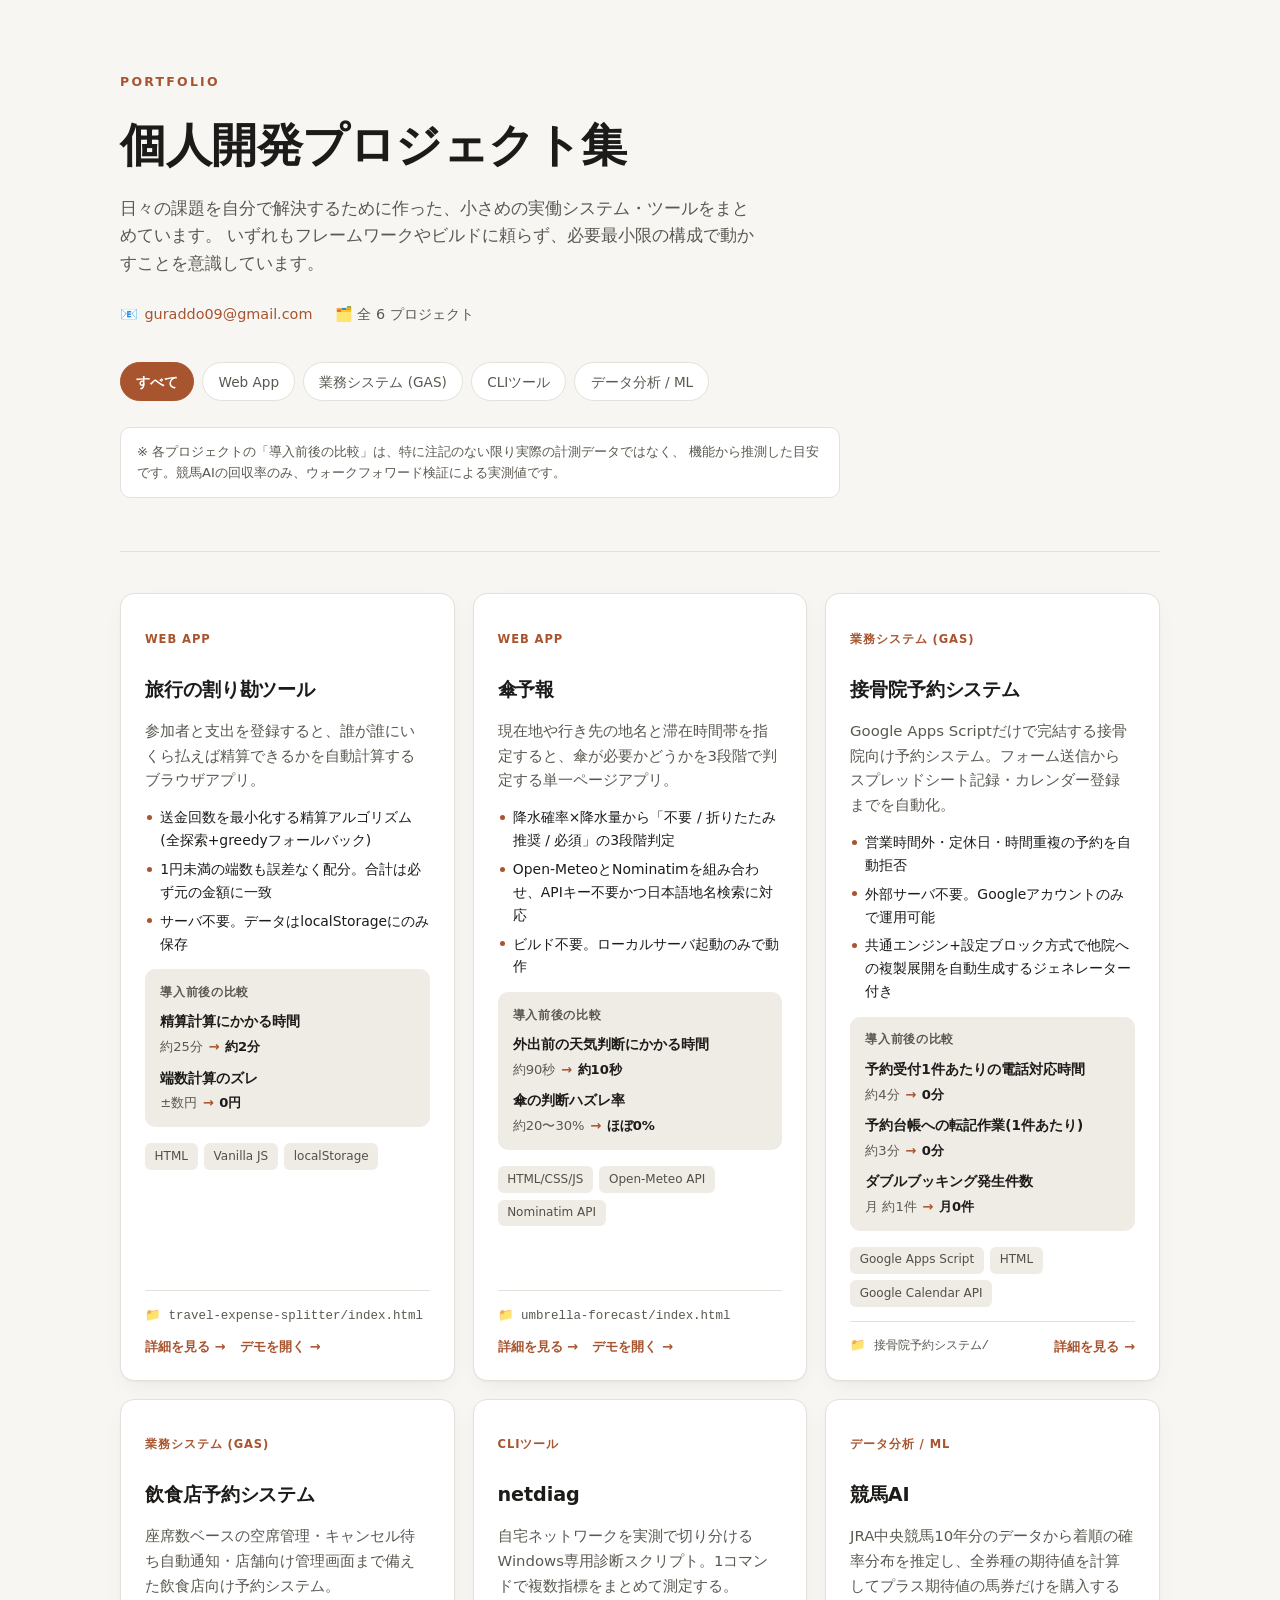
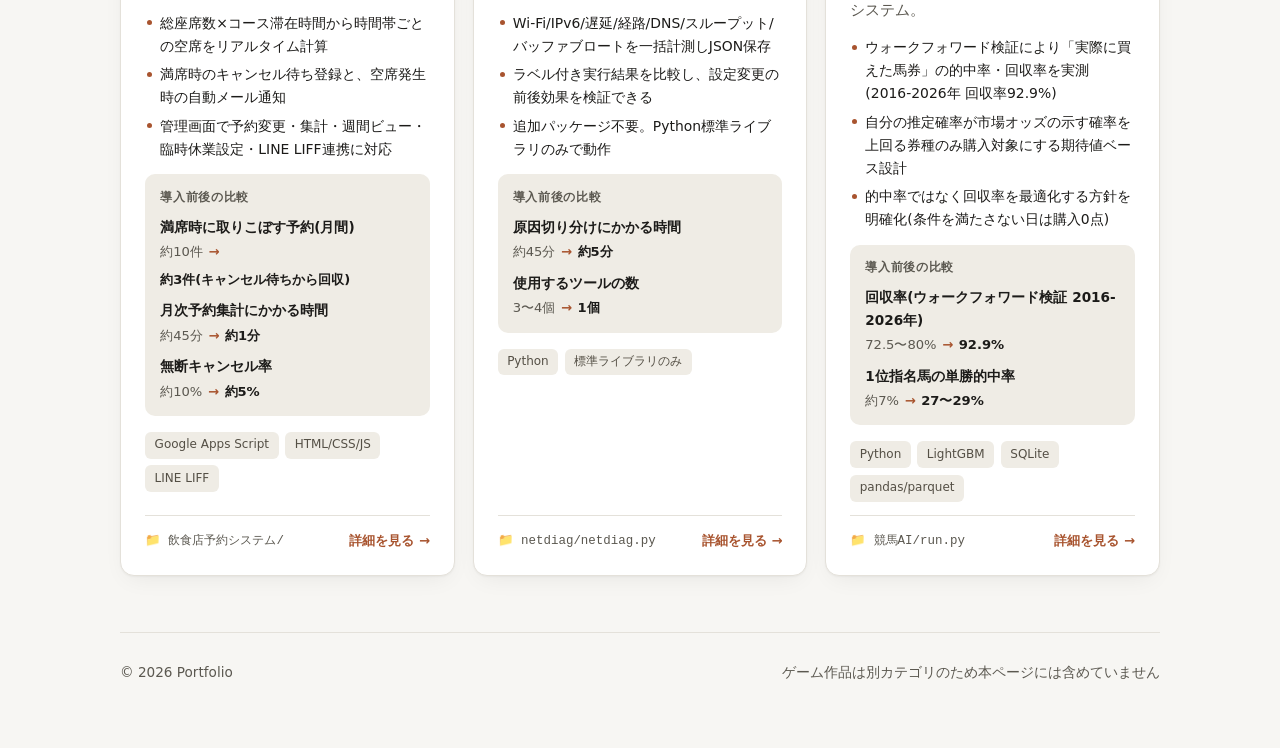
==== index.html @ bc195418 "Initial commit: portfolio site Co-Authored-By: Claude Sonnet 5 <noreply@anthropic.com> Claude-Sessio" ====
<!DOCTYPE html>
<html lang="ja">
<head>
<meta charset="UTF-8">
<meta name="viewport" content="width=device-width, initial-scale=1.0">
<title>Portfolio</title>
<link rel="stylesheet" href="style.css">
</head>
<body>

<div class="wrap">
  <header class="hero">
    <p class="eyebrow">Portfolio</p>
    <h1>個人開発プロジェクト集</h1>
    <p class="lede">
      日々の課題を自分で解決するために作った、小さめの実働システム・ツールをまとめています。
      いずれもフレームワークやビルドに頼らず、必要最小限の構成で動かすことを意識しています。
    </p>
    <div class="hero-meta">
      <span>📧 <a href="mailto:guraddo09@gmail.com">guraddo09@gmail.com</a></span>
      <span>🗂️ 全 6 プロジェクト</span>
    </div>
    <nav class="filters" id="filters"></nav>
    <p class="disclaimer">
      ※ 各プロジェクトの「導入前後の比較」は、特に注記のない限り実際の計測データではなく、
      機能から推測した目安です。競馬AIの回収率のみ、ウォークフォワード検証による実測値です。
    </p>
  </header>

  <main>
    <div class="grid" id="grid"></div>
  </main>

  <footer class="page">
    <span>© 2026 Portfolio</span>
    <span>ゲーム作品は別カテゴリのため本ページには含めていません</span>
  </footer>
</div>

<script src="data.js"></script>
<script>
const CATEGORIES = ["すべて", ...Array.from(new Set(PROJECTS.map(p => p.category)))];

const grid = document.getElementById("grid");
const filters = document.getElementById("filters");
let active = "すべて";

function render(){
  grid.innerHTML = "";
  const list = active === "すべて" ? PROJECTS : PROJECTS.filter(p => p.category === active);
  for(const p of list){
    const card = document.createElement("article");
    card.className = "card";
    const detailHref = `project.html?id=${encodeURIComponent(p.id)}`;
    card.innerHTML = `
      <p class="card-cat">${p.category}</p>
      <h2><a href="${detailHref}">${p.title}</a></h2>
      <p class="desc">${p.desc}</p>
      <ul class="features">${p.features.map(f => `<li>${f}</li>`).join("")}</ul>
      ${p.impact ? `
      <div class="impact">
        <div class="impact-head">
          <span class="impact-title">導入前後の比較</span>
        </div>
        ${p.impact.metrics.map(m => `
          <div class="impact-metric">
            <span class="m-label">${m.label}</span>
            <div class="impact-row">
              <span class="before">${m.before}</span>
              <span class="arrow">→</span>
              <span class="after">${m.after}</span>
            </div>
          </div>
        `).join("")}
      </div>` : ""}
      <div class="chips">${p.stack.map(s => `<span class="chip">${s}</span>`).join("")}</div>
      <div class="card-footer">
        <span class="path">📁 ${p.path}</span>
        <span class="links">
          <a href="${detailHref}">詳細を見る →</a>
          ${p.demo ? `<a class="demo" href="${p.demo}" title="${p.demoNote || ''}">デモを開く →</a>` : ""}
        </span>
      </div>
    `;
    grid.appendChild(card);
  }
}

function renderFilters(){
  filters.innerHTML = "";
  for(const c of CATEGORIES){
    const btn = document.createElement("button");
    btn.textContent = c;
    if(c === active) btn.classList.add("active");
    btn.addEventListener("click", () => {
      active = c;
      renderFilters();
      render();
    });
    filters.appendChild(btn);
  }
}

renderFilters();
render();
</script>

</body>
</html>
---- style.css ----
:root{
  --bg:#f7f6f3;
  --bg-elev:#ffffff;
  --ink:#1c1b19;
  --ink-dim:#5b5850;
  --line:#e4e1da;
  --accent:#a8542f;
  --accent-ink:#ffffff;
  --chip-bg:#efece5;
  --chip-ink:#544f45;
  --shadow: 0 1px 2px rgba(28,27,25,0.04), 0 8px 24px -8px rgba(28,27,25,0.08);
}
@media (prefers-color-scheme: dark){
  :root:not([data-theme="light"]){
    --bg:#181614;
    --bg-elev:#221f1c;
    --ink:#efeae2;
    --ink-dim:#a99f92;
    --line:#3a3530;
    --accent:#e08a5c;
    --accent-ink:#1c1310;
    --chip-bg:#2c2823;
    --chip-ink:#c9bfb1;
    --shadow: 0 1px 2px rgba(0,0,0,0.3), 0 8px 24px -8px rgba(0,0,0,0.5);
  }
}
:root[data-theme="dark"]{
  --bg:#181614;
  --bg-elev:#221f1c;
  --ink:#efeae2;
  --ink-dim:#a99f92;
  --line:#3a3530;
  --accent:#e08a5c;
  --accent-ink:#1c1310;
  --chip-bg:#2c2823;
  --chip-ink:#c9bfb1;
  --shadow: 0 1px 2px rgba(0,0,0,0.3), 0 8px 24px -8px rgba(0,0,0,0.5);
}

*{box-sizing:border-box;}
body{
  margin:0;
  background:var(--bg);
  color:var(--ink);
  font-family: "Yu Gothic UI", "Hiragino Kaku Gothic ProN", "Segoe UI", system-ui, sans-serif;
  line-height:1.65;
  padding-bottom: 4rem;
}
a{ color: var(--accent); text-decoration:none; }
a:hover{ text-decoration:underline; }

.wrap{ max-width: 1080px; margin: 0 auto; padding: 0 20px; }

header.hero{
  padding: 4.5rem 0 2.5rem;
  border-bottom: 1px solid var(--line);
}
.eyebrow{
  font-size: 0.78rem;
  letter-spacing: 0.18em;
  text-transform: uppercase;
  color: var(--accent);
  font-weight: 700;
  margin: 0 0 0.9rem;
}
h1{
  font-size: clamp(2rem, 5vw, 2.9rem);
  margin: 0 0 0.7rem;
  letter-spacing: -0.01em;
}
.lede{
  font-size: 1.05rem;
  color: var(--ink-dim);
  max-width: 640px;
  margin: 0 0 1.6rem;
}
.hero-meta{
  display:flex;
  flex-wrap:wrap;
  gap: 0.6rem 1.4rem;
  font-size: 0.9rem;
  color: var(--ink-dim);
}
.hero-meta span{ display:inline-flex; align-items:center; gap:0.4rem; }

nav.filters{
  display:flex;
  flex-wrap:wrap;
  gap:0.5rem;
  margin: 2.2rem 0 0;
}
nav.filters button{
  font: inherit;
  font-size: 0.85rem;
  padding: 0.45rem 0.95rem;
  border-radius: 999px;
  border: 1px solid var(--line);
  background: var(--bg-elev);
  color: var(--ink-dim);
  cursor: pointer;
  transition: all 0.15s ease;
}
nav.filters button:hover{ border-color: var(--accent); color: var(--ink); }
nav.filters button.active{
  background: var(--accent);
  border-color: var(--accent);
  color: var(--accent-ink);
  font-weight:600;
}

main{ padding-top: 2.6rem; }

.grid{
  display:grid;
  grid-template-columns: repeat(auto-fill, minmax(300px, 1fr));
  gap: 1.1rem;
}

.card{
  background: var(--bg-elev);
  border: 1px solid var(--line);
  border-radius: 14px;
  padding: 1.5rem 1.5rem 1.4rem;
  box-shadow: var(--shadow);
  display:flex;
  flex-direction:column;
  gap: 0.85rem;
  transition: transform 0.15s ease, box-shadow 0.15s ease;
}
.card:hover{ transform: translateY(-2px); }

.card-cat{
  font-size: 0.72rem;
  letter-spacing: 0.08em;
  text-transform: uppercase;
  font-weight: 700;
  color: var(--accent);
}
.card h2{
  font-size: 1.2rem;
  margin: 0;
  letter-spacing: -0.005em;
}
.card h2 a{ color: inherit; }
.card h2 a:hover{ color: var(--accent); }
.card p.desc{
  margin: 0;
  color: var(--ink-dim);
  font-size: 0.93rem;
}
ul.features{
  margin: 0;
  padding: 0;
  list-style: none;
  display:flex;
  flex-direction:column;
  gap: 0.35rem;
}
ul.features li{
  font-size: 0.87rem;
  color: var(--ink);
  padding-left: 1.1em;
  position: relative;
}
ul.features li::before{
  content: "";
  position:absolute;
  left: 0.15em;
  top: 0.62em;
  width: 5px; height: 5px;
  border-radius: 50%;
  background: var(--accent);
}

.impact{
  background: var(--chip-bg);
  border-radius: 10px;
  padding: 0.85rem 0.95rem;
  display:flex;
  flex-direction:column;
  gap: 0.55rem;
}
.impact-head{
  display:flex;
  align-items:center;
  justify-content:space-between;
  gap: 0.5rem;
}
.impact-title{
  font-size: 0.72rem;
  font-weight: 700;
  letter-spacing: 0.06em;
  text-transform: uppercase;
  color: var(--ink-dim);
}
.impact-metric{ display:flex; flex-direction:column; gap:0.2rem; }
.impact-metric .m-label{ font-size: 0.85rem; font-weight: 600; }
.impact-row{
  display:flex;
  align-items:baseline;
  flex-wrap:wrap;
  gap: 0.35rem;
  font-size: 0.82rem;
  color: var(--ink-dim);
}
.impact-row .arrow{ color: var(--accent); font-weight:700; }
.impact-row .after{ color: var(--ink); font-weight:600; }

.disclaimer{
  margin-top: 1.6rem;
  font-size: 0.82rem;
  color: var(--ink-dim);
  background: var(--bg-elev);
  border: 1px solid var(--line);
  border-radius: 10px;
  padding: 0.8rem 1rem;
  max-width: 720px;
}

.chips{ display:flex; flex-wrap:wrap; gap:0.4rem; margin-top:0.15rem; }
.chip{
  font-size: 0.75rem;
  background: var(--chip-bg);
  color: var(--chip-ink);
  padding: 0.22rem 0.6rem;
  border-radius: 6px;
  white-space: nowrap;
}

.card-footer{
  margin-top: auto;
  padding-top: 0.9rem;
  border-top: 1px solid var(--line);
  display:flex;
  align-items:center;
  justify-content:space-between;
  gap: 0.6rem;
  font-size: 0.82rem;
  flex-wrap: wrap;
}
.card-footer .path{
  color: var(--ink-dim);
  font-family: "Consolas", "SFMono-Regular", Menlo, monospace;
  font-size: 0.78rem;
  overflow-wrap: anywhere;
}
.card-footer .links{ display:flex; gap:0.9rem; flex-wrap:wrap; }
.card-footer a{ font-weight: 600; white-space: nowrap; }

footer.page{
  margin-top: 3.5rem;
  padding-top: 1.8rem;
  border-top: 1px solid var(--line);
  color: var(--ink-dim);
  font-size: 0.85rem;
  display:flex;
  flex-wrap:wrap;
  gap: 0.5rem 1.2rem;
  justify-content: space-between;
}

@media (max-width: 480px){
  header.hero{ padding: 3rem 0 2rem; }
}

/* ---- 詳細ページ (project.html) 専用 ---- */

.back-link{
  display:inline-flex;
  align-items:center;
  gap: 0.35rem;
  font-size: 0.88rem;
  font-weight: 600;
  margin-bottom: 1.6rem;
}

header.detail-hero{
  padding: 1rem 0 2.2rem;
  border-bottom: 1px solid var(--line);
}
header.detail-hero .desc{
  font-size: 1.05rem;
  color: var(--ink-dim);
  max-width: 700px;
  margin: 0.9rem 0 0;
}

section.detail-section{
  padding: 2rem 0;
  border-bottom: 1px solid var(--line);
}
section.detail-section:last-of-type{ border-bottom: none; }
section.detail-section h2{
  font-size: 1.05rem;
  margin: 0 0 1rem;
  letter-spacing: -0.005em;
}
.story-text{
  font-size: 0.98rem;
  color: var(--ink);
  max-width: 700px;
  margin: 0;
}

ul.arch-list{
  margin: 0;
  padding: 0;
  list-style: none;
  display:flex;
  flex-direction:column;
  gap: 0.8rem;
  max-width: 760px;
}
ul.arch-list li{
  font-size: 0.92rem;
  color: var(--ink);
  padding-left: 1.3em;
  position: relative;
}
ul.arch-list li::before{
  content: "→";
  position:absolute;
  left: 0;
  color: var(--accent);
  font-weight: 700;
}

.detail-impact-grid{
  display:grid;
  grid-template-columns: repeat(auto-fill, minmax(280px, 1fr));
  gap: 0.9rem;
}

.detail-footer-links{
  display:flex;
  flex-wrap:wrap;
  gap: 0.6rem 1.6rem;
  align-items:center;
  font-size: 0.9rem;
}
.detail-footer-links .path{
  color: var(--ink-dim);
  font-family: "Consolas", "SFMono-Regular", Menlo, monospace;
  font-size: 0.85rem;
  overflow-wrap: anywhere;
}
.detail-footer-links a.demo{ font-weight: 700; }

.not-found{
  padding: 3rem 0;
}
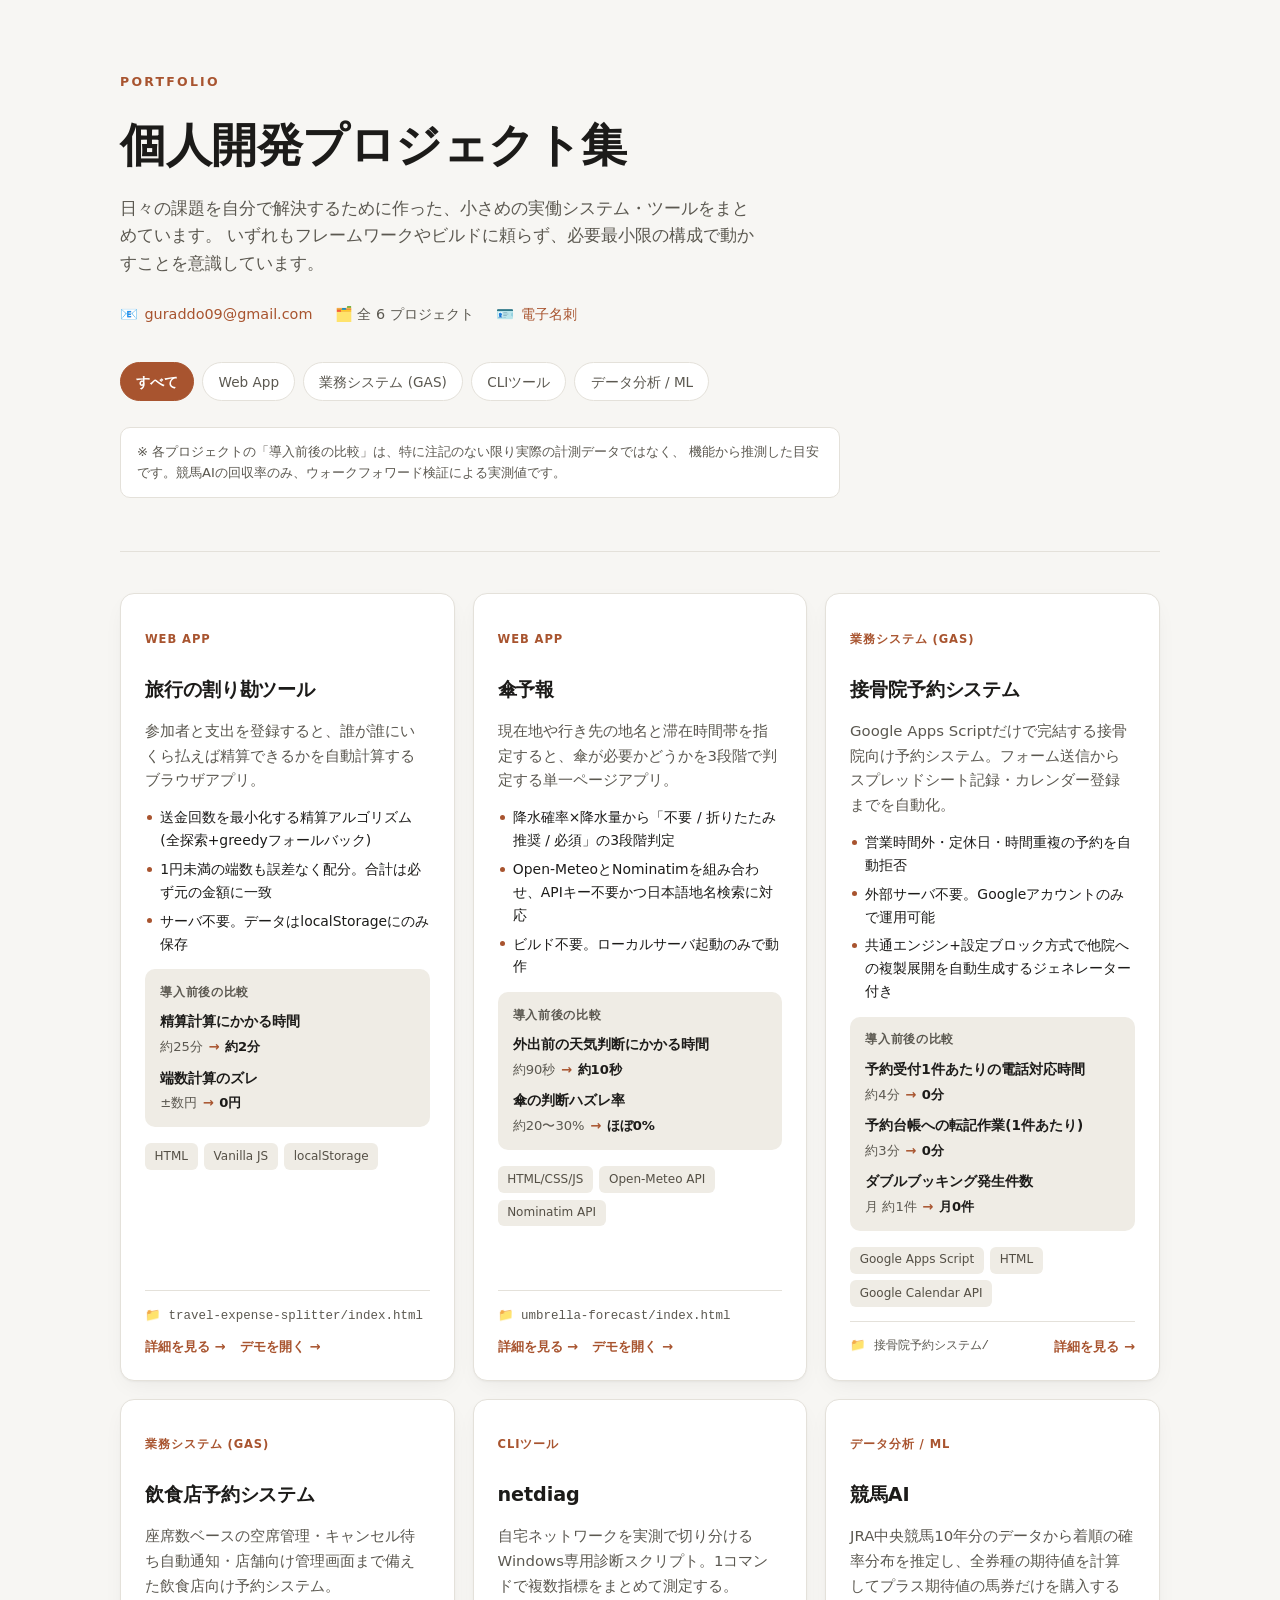
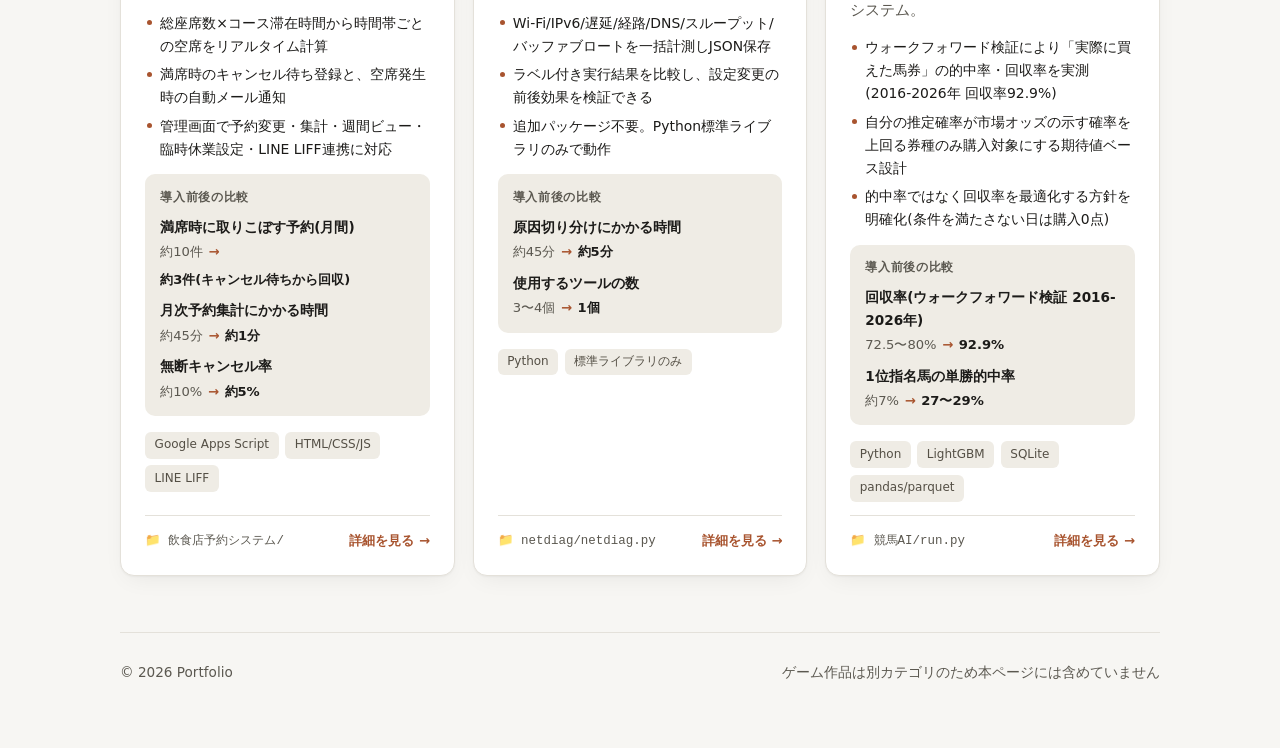
==== commit 1fec76f0: "Add digital business card page (card.html) Co-Authored-By: Claude Sonnet 5 <noreply@anthropic.com> C" ====
--- a/index.html
+++ b/index.html
@@ -19,6 +19,7 @@
     <div class="hero-meta">
       <span>📧 <a href="mailto:guraddo09@gmail.com">guraddo09@gmail.com</a></span>
       <span>🗂️ 全 6 プロジェクト</span>
+      <span>🪪 <a href="card.html">電子名刺</a></span>
     </div>
     <nav class="filters" id="filters"></nav>
     <p class="disclaimer">
--- a/style.css
+++ b/style.css
@@ -349,3 +349,132 @@
 .not-found{
   padding: 3rem 0;
 }
+
+/* ---- 電子名刺 (card.html) 専用 ---- */
+
+.card-page{
+  position: relative;
+  min-height: 100vh;
+  display:flex;
+  align-items:center;
+  justify-content:center;
+  padding: 2.5rem 0;
+}
+
+.business-card{
+  width: 100%;
+  max-width: 400px;
+  background: var(--bg-elev);
+  border: 1px solid var(--line);
+  border-radius: 20px;
+  box-shadow: var(--shadow);
+  padding: 2.2rem 2rem 2rem;
+  display:flex;
+  flex-direction:column;
+  align-items:center;
+  text-align:center;
+  gap: 1.1rem;
+}
+
+.bc-avatar{
+  width: 72px;
+  height: 72px;
+  border-radius: 50%;
+  background: var(--accent);
+  color: var(--accent-ink);
+  display:flex;
+  align-items:center;
+  justify-content:center;
+  font-size: 1.8rem;
+  font-weight: 700;
+  letter-spacing: 0;
+}
+
+.bc-name{
+  margin: 0;
+  font-size: 1.5rem;
+  letter-spacing: -0.01em;
+}
+.bc-title{
+  margin: -0.6rem 0 0;
+  font-size: 0.92rem;
+  color: var(--ink-dim);
+  max-width: 320px;
+}
+
+.bc-contact{
+  width: 100%;
+  display:flex;
+  flex-direction:column;
+  gap: 0.5rem;
+  padding-top: 0.3rem;
+}
+.bc-contact a{
+  display:flex;
+  align-items:center;
+  justify-content:center;
+  gap: 0.45rem;
+  font-size: 0.92rem;
+  font-weight: 600;
+  padding: 0.6rem 0.8rem;
+  border-radius: 10px;
+  background: var(--chip-bg);
+  color: var(--ink);
+}
+.bc-contact a:hover{ text-decoration:none; background: var(--accent); color: var(--accent-ink); }
+
+.bc-actions{
+  width:100%;
+  display:flex;
+  flex-direction:column;
+  gap: 0.6rem;
+}
+.btn{
+  display:inline-flex;
+  align-items:center;
+  justify-content:center;
+  gap: 0.4rem;
+  font-size: 0.92rem;
+  font-weight: 700;
+  padding: 0.7rem 1rem;
+  border-radius: 10px;
+  width: 100%;
+}
+.btn:hover{ text-decoration:none; }
+.btn-primary{
+  background: var(--accent);
+  color: var(--accent-ink);
+}
+.btn-secondary{
+  background: transparent;
+  color: var(--ink);
+  border: 1px solid var(--line);
+}
+
+.bc-qr{
+  display:flex;
+  flex-direction:column;
+  align-items:center;
+  gap: 0.5rem;
+  padding-top: 0.6rem;
+  border-top: 1px solid var(--line);
+  width: 100%;
+}
+.bc-qr img{
+  width: 140px;
+  height: 140px;
+  border-radius: 10px;
+  background: #fff;
+  padding: 8px;
+  border: 1px solid var(--line);
+}
+.bc-qr span{
+  font-size: 0.76rem;
+  color: var(--ink-dim);
+}
+
+.card-page .back-link{
+  position: absolute;
+  top: 1.6rem;
+  left: 1.6rem;
+}
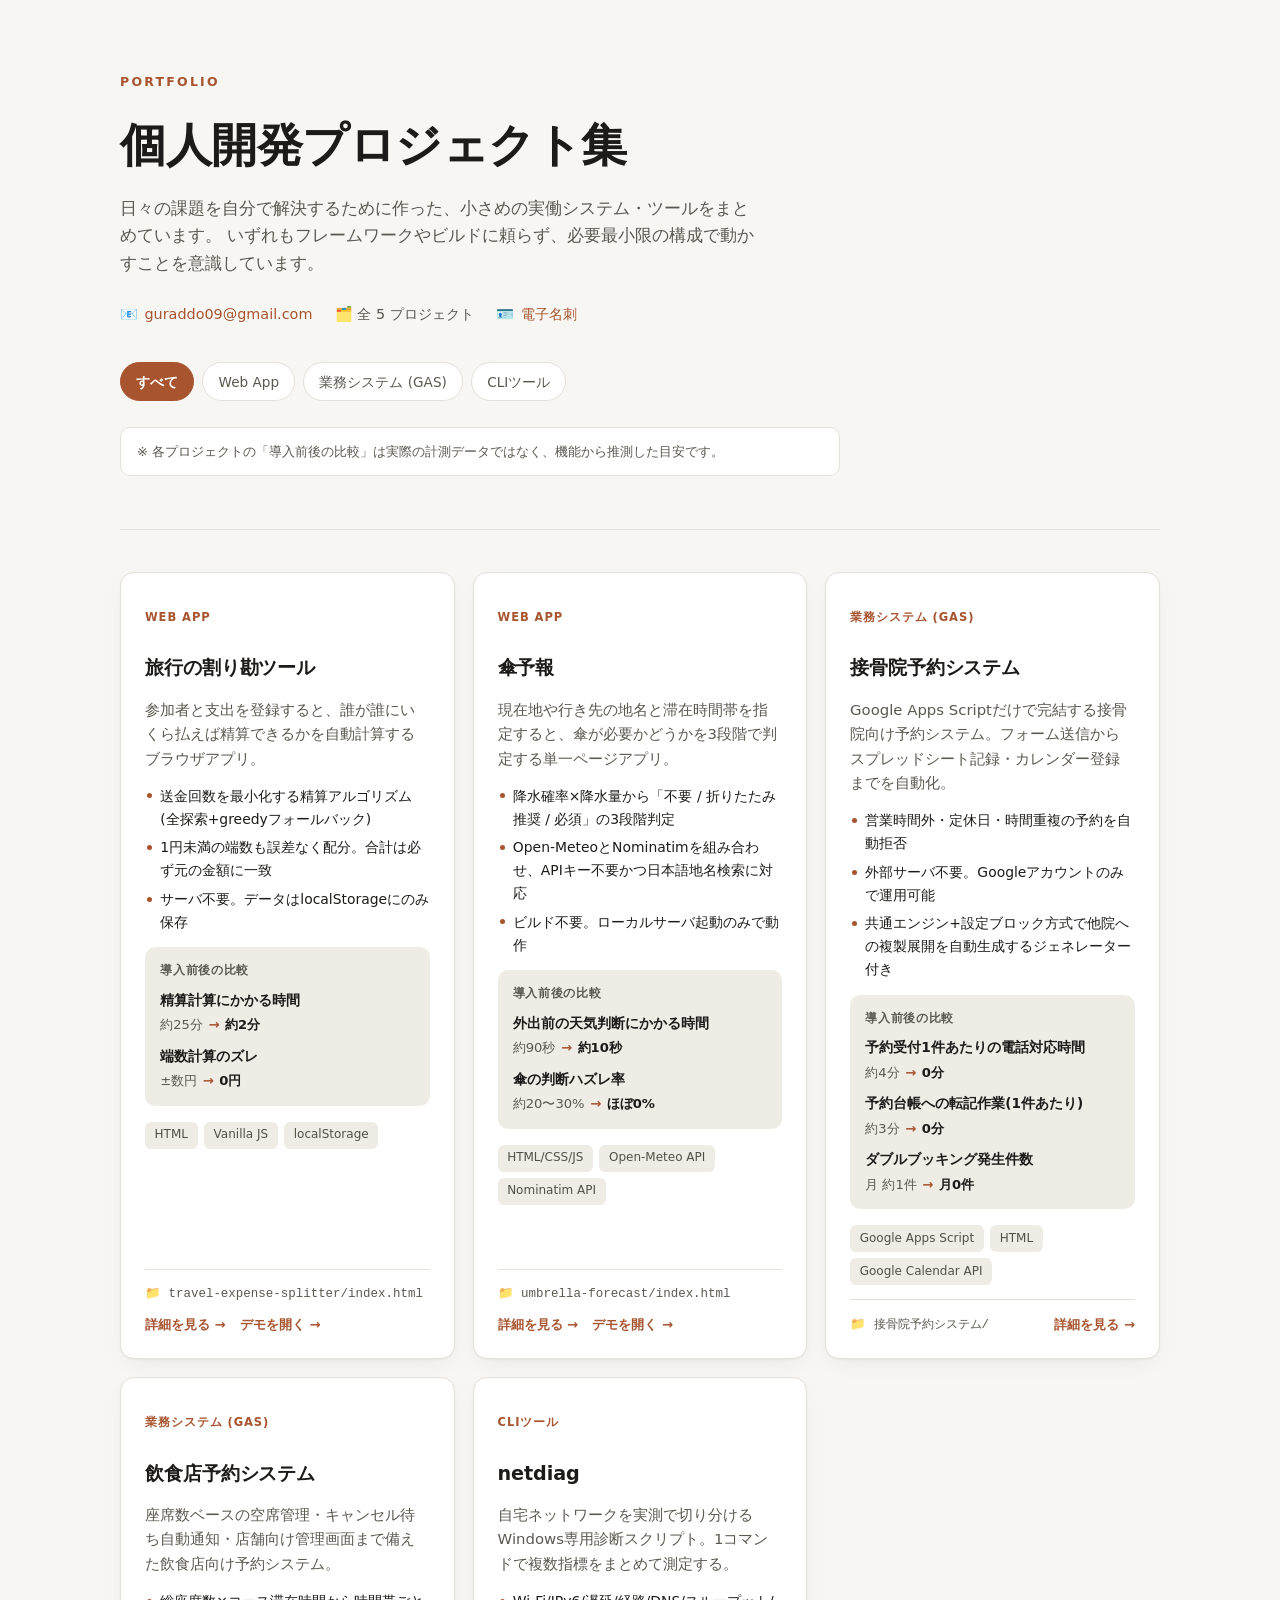
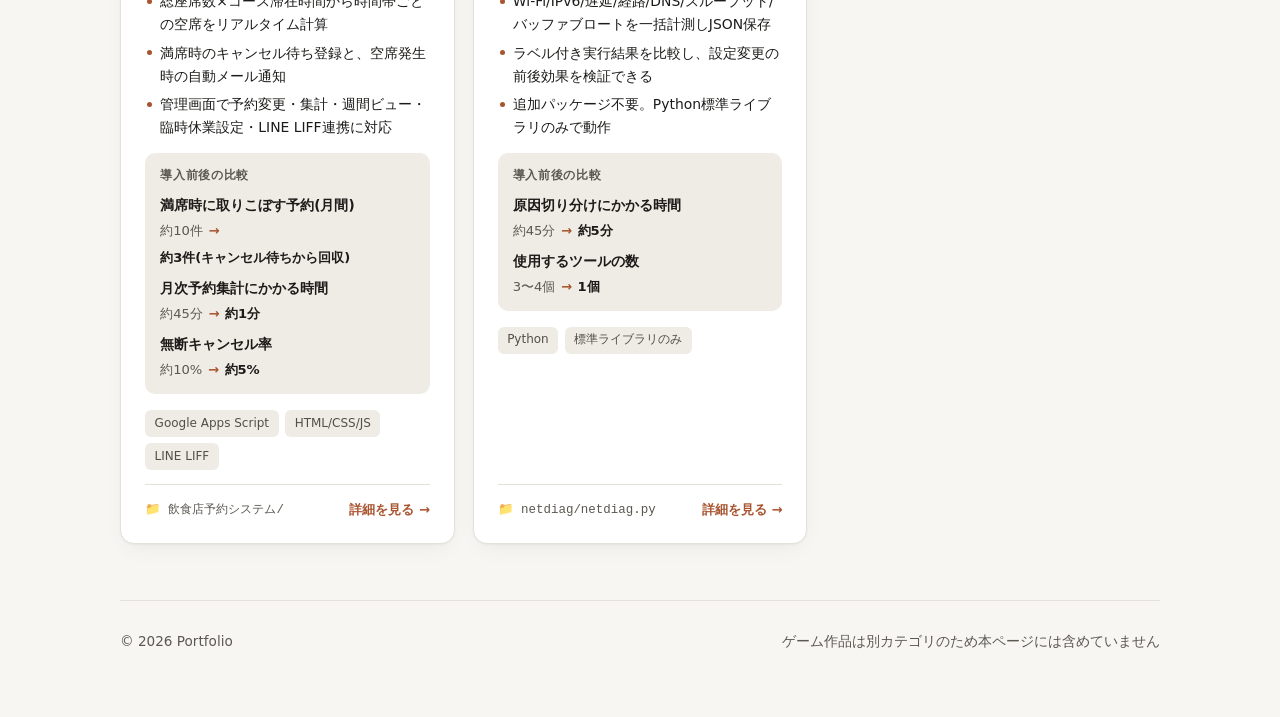
==== commit 5957f643: "Remove keiba-ai project from portfolio Co-Authored-By: Claude Sonnet 5 <noreply@anthropic.com> Claud" ====
--- a/index.html
+++ b/index.html
@@ -18,13 +18,12 @@
     </p>
     <div class="hero-meta">
       <span>📧 <a href="mailto:guraddo09@gmail.com">guraddo09@gmail.com</a></span>
-      <span>🗂️ 全 6 プロジェクト</span>
+      <span>🗂️ 全 5 プロジェクト</span>
       <span>🪪 <a href="card.html">電子名刺</a></span>
     </div>
     <nav class="filters" id="filters"></nav>
     <p class="disclaimer">
-      ※ 各プロジェクトの「導入前後の比較」は、特に注記のない限り実際の計測データではなく、
-      機能から推測した目安です。競馬AIの回収率のみ、ウォークフォワード検証による実測値です。
+      ※ 各プロジェクトの「導入前後の比較」は実際の計測データではなく、機能から推測した目安です。
     </p>
   </header>
 
--- a/style.css
+++ b/style.css
@@ -350,56 +350,170 @@
   padding: 3rem 0;
 }
 
-/* ---- 電子名刺 (card.html) 専用 ---- */
+/* ---- 電子名刺 (card.html) 専用 ----
+   このページだけは prefers-color-scheme に依存せず、常時ダーク基調の固定デザインにする。
+   トークンはグローバルの --bg 等を上書きせず .card-page 内に閉じたローカル変数として定義する。 */
 
 .card-page{
+  --cp-bg: #0a0c12;
+  --cp-glow-1: #ff8a4c;
+  --cp-glow-2: #ff5f8f;
+  --cp-panel: rgba(255,255,255,0.045);
+  --cp-panel-border: rgba(255,255,255,0.09);
+  --cp-ink: #f3f1ec;
+  --cp-ink-dim: #9b98a8;
+  --cp-chip-bg: rgba(255,255,255,0.06);
+  --cp-chip-border: rgba(255,255,255,0.1);
+
   position: relative;
   min-height: 100vh;
   display:flex;
   align-items:center;
   justify-content:center;
-  padding: 2.5rem 0;
-}
+  padding: 3rem 1rem;
+  background: var(--cp-bg);
+  color: var(--cp-ink);
+  overflow: hidden;
+}
+
+/* 背景のグロー + うっすらしたドットグリッド */
+.card-page::before{
+  content:"";
+  position:absolute;
+  inset: -20%;
+  background:
+    radial-gradient(38% 32% at 24% 12%, color-mix(in srgb, var(--cp-glow-1) 32%, transparent), transparent 70%),
+    radial-gradient(34% 30% at 82% 82%, color-mix(in srgb, var(--cp-glow-2) 26%, transparent), transparent 70%);
+  filter: blur(10px);
+  pointer-events:none;
+}
+.card-page::after{
+  content:"";
+  position:absolute;
+  inset:0;
+  background-image: radial-gradient(rgba(255,255,255,0.06) 1px, transparent 1px);
+  background-size: 26px 26px;
+  mask-image: radial-gradient(60% 60% at 50% 40%, black, transparent 90%);
+  pointer-events:none;
+}
+
+.card-page .back-link{
+  position: absolute;
+  top: 1.6rem;
+  left: 1.6rem;
+  z-index: 2;
+  color: var(--cp-ink-dim);
+}
+.card-page .back-link:hover{ color: var(--cp-ink); }
 
 .business-card{
+  position: relative;
+  z-index: 1;
   width: 100%;
-  max-width: 400px;
-  background: var(--bg-elev);
-  border: 1px solid var(--line);
-  border-radius: 20px;
-  box-shadow: var(--shadow);
-  padding: 2.2rem 2rem 2rem;
+  max-width: 380px;
+  background: var(--cp-panel);
+  border: 1px solid var(--cp-panel-border);
+  border-radius: 22px;
+  backdrop-filter: blur(18px);
+  -webkit-backdrop-filter: blur(18px);
+  box-shadow:
+    0 0 0 1px rgba(255,255,255,0.02) inset,
+    0 30px 60px -20px rgba(0,0,0,0.6);
+  padding: 0 1.9rem 2rem;
   display:flex;
   flex-direction:column;
   align-items:center;
   text-align:center;
-  gap: 1.1rem;
+  gap: 1.15rem;
+  overflow: hidden;
+}
+
+/* 上部の虹彩グラデーションバー */
+.business-card::before{
+  content:"";
+  display:block;
+  width: 100%;
+  height: 5px;
+  margin: 0 -1.9rem;
+  background: linear-gradient(90deg, var(--cp-glow-1), #ffcf6b, var(--cp-glow-2), var(--cp-glow-1));
+  background-size: 300% 100%;
+  animation: cp-shimmer 6s linear infinite;
+}
+@keyframes cp-shimmer{
+  0%{ background-position: 0% 0; }
+  100%{ background-position: 300% 0; }
+}
+@media (prefers-reduced-motion: reduce){
+  .business-card::before{ animation: none; }
 }
 
 .bc-avatar{
-  width: 72px;
-  height: 72px;
+  margin-top: 1.9rem;
+  width: 78px;
+  height: 78px;
   border-radius: 50%;
-  background: var(--accent);
-  color: var(--accent-ink);
+  padding: 3px;
+  background: conic-gradient(from 180deg, var(--cp-glow-1), #ffcf6b, var(--cp-glow-2), var(--cp-glow-1));
   display:flex;
   align-items:center;
   justify-content:center;
-  font-size: 1.8rem;
-  font-weight: 700;
-  letter-spacing: 0;
+}
+.bc-avatar span{
+  width: 100%;
+  height: 100%;
+  border-radius: 50%;
+  background: #14121c;
+  color: var(--cp-ink);
+  display:flex;
+  align-items:center;
+  justify-content:center;
+  font-size: 1.9rem;
+  font-weight: 800;
+  font-family: "Consolas", "SFMono-Regular", Menlo, monospace;
 }
 
 .bc-name{
   margin: 0;
-  font-size: 1.5rem;
+  font-size: 1.55rem;
+  font-weight: 800;
   letter-spacing: -0.01em;
 }
+.bc-handle{
+  margin: -0.85rem 0 0;
+  font-family: "Consolas", "SFMono-Regular", Menlo, monospace;
+  font-size: 0.8rem;
+  color: var(--cp-glow-1);
+  letter-spacing: 0.02em;
+}
 .bc-title{
-  margin: -0.6rem 0 0;
+  margin: 0;
   font-size: 0.92rem;
-  color: var(--ink-dim);
-  max-width: 320px;
+  color: var(--cp-ink-dim);
+  max-width: 300px;
+  line-height: 1.55;
+}
+
+.bc-divider{
+  width: 100%;
+  border: none;
+  border-top: 1px dashed var(--cp-panel-border);
+  margin: 0;
+}
+
+.bc-tags{
+  display:flex;
+  flex-wrap:wrap;
+  justify-content:center;
+  gap: 0.4rem;
+}
+.bc-tags span{
+  font-size: 0.72rem;
+  font-weight: 600;
+  padding: 0.25rem 0.65rem;
+  border-radius: 999px;
+  background: var(--cp-chip-bg);
+  border: 1px solid var(--cp-chip-border);
+  color: var(--cp-ink-dim);
 }
 
 .bc-contact{
@@ -407,21 +521,26 @@
   display:flex;
   flex-direction:column;
   gap: 0.5rem;
-  padding-top: 0.3rem;
 }
 .bc-contact a{
   display:flex;
   align-items:center;
   justify-content:center;
   gap: 0.45rem;
-  font-size: 0.92rem;
+  font-size: 0.9rem;
   font-weight: 600;
-  padding: 0.6rem 0.8rem;
+  padding: 0.65rem 0.8rem;
   border-radius: 10px;
-  background: var(--chip-bg);
-  color: var(--ink);
-}
-.bc-contact a:hover{ text-decoration:none; background: var(--accent); color: var(--accent-ink); }
+  background: var(--cp-chip-bg);
+  border: 1px solid var(--cp-chip-border);
+  color: var(--cp-ink);
+  font-family: "Consolas", "SFMono-Regular", Menlo, monospace;
+}
+.bc-contact a:hover{
+  text-decoration:none;
+  border-color: var(--cp-glow-1);
+  color: #fff;
+}
 
 .bc-actions{
   width:100%;
@@ -436,45 +555,64 @@
   gap: 0.4rem;
   font-size: 0.92rem;
   font-weight: 700;
-  padding: 0.7rem 1rem;
-  border-radius: 10px;
+  padding: 0.75rem 1rem;
+  border-radius: 11px;
   width: 100%;
-}
-.btn:hover{ text-decoration:none; }
+  transition: transform 0.15s ease, box-shadow 0.15s ease, filter 0.15s ease;
+}
+button.btn{
+  font-family: inherit;
+  border: none;
+  cursor: pointer;
+  appearance: none;
+  -webkit-appearance: none;
+}
+button.btn.btn-secondary{ border: 1px solid var(--cp-panel-border); }
+.btn:hover{ text-decoration:none; transform: translateY(-1px); }
 .btn-primary{
-  background: var(--accent);
-  color: var(--accent-ink);
-}
+  background: linear-gradient(120deg, var(--cp-glow-1), var(--cp-glow-2));
+  color: #1a1010;
+  box-shadow: 0 10px 24px -8px color-mix(in srgb, var(--cp-glow-1) 65%, transparent);
+}
+.btn-primary:hover{ filter: brightness(1.07); }
 .btn-secondary{
   background: transparent;
-  color: var(--ink);
-  border: 1px solid var(--line);
-}
+  color: var(--cp-ink);
+  border: 1px solid var(--cp-panel-border);
+}
+.btn-secondary:hover{ border-color: var(--cp-glow-1); color: #fff; }
 
 .bc-qr{
   display:flex;
   flex-direction:column;
   align-items:center;
-  gap: 0.5rem;
-  padding-top: 0.6rem;
-  border-top: 1px solid var(--line);
+  gap: 0.55rem;
+  padding-top: 0.5rem;
   width: 100%;
 }
+.bc-qr .bc-qr-frame{
+  padding: 10px;
+  border-radius: 14px;
+  background: linear-gradient(135deg, var(--cp-glow-1), var(--cp-glow-2));
+}
 .bc-qr img{
-  width: 140px;
-  height: 140px;
-  border-radius: 10px;
+  display:block;
+  width: 130px;
+  height: 130px;
+  border-radius: 8px;
   background: #fff;
   padding: 8px;
-  border: 1px solid var(--line);
 }
 .bc-qr span{
-  font-size: 0.76rem;
-  color: var(--ink-dim);
-}
-
-.card-page .back-link{
-  position: absolute;
-  top: 1.6rem;
-  left: 1.6rem;
-}
+  font-size: 0.72rem;
+  color: var(--cp-ink-dim);
+  font-family: "Consolas", "SFMono-Regular", Menlo, monospace;
+}
+
+.bc-stamp{
+  margin-top: -0.3rem;
+  font-size: 0.68rem;
+  color: var(--cp-ink-dim);
+  font-family: "Consolas", "SFMono-Regular", Menlo, monospace;
+  letter-spacing: 0.03em;
+}
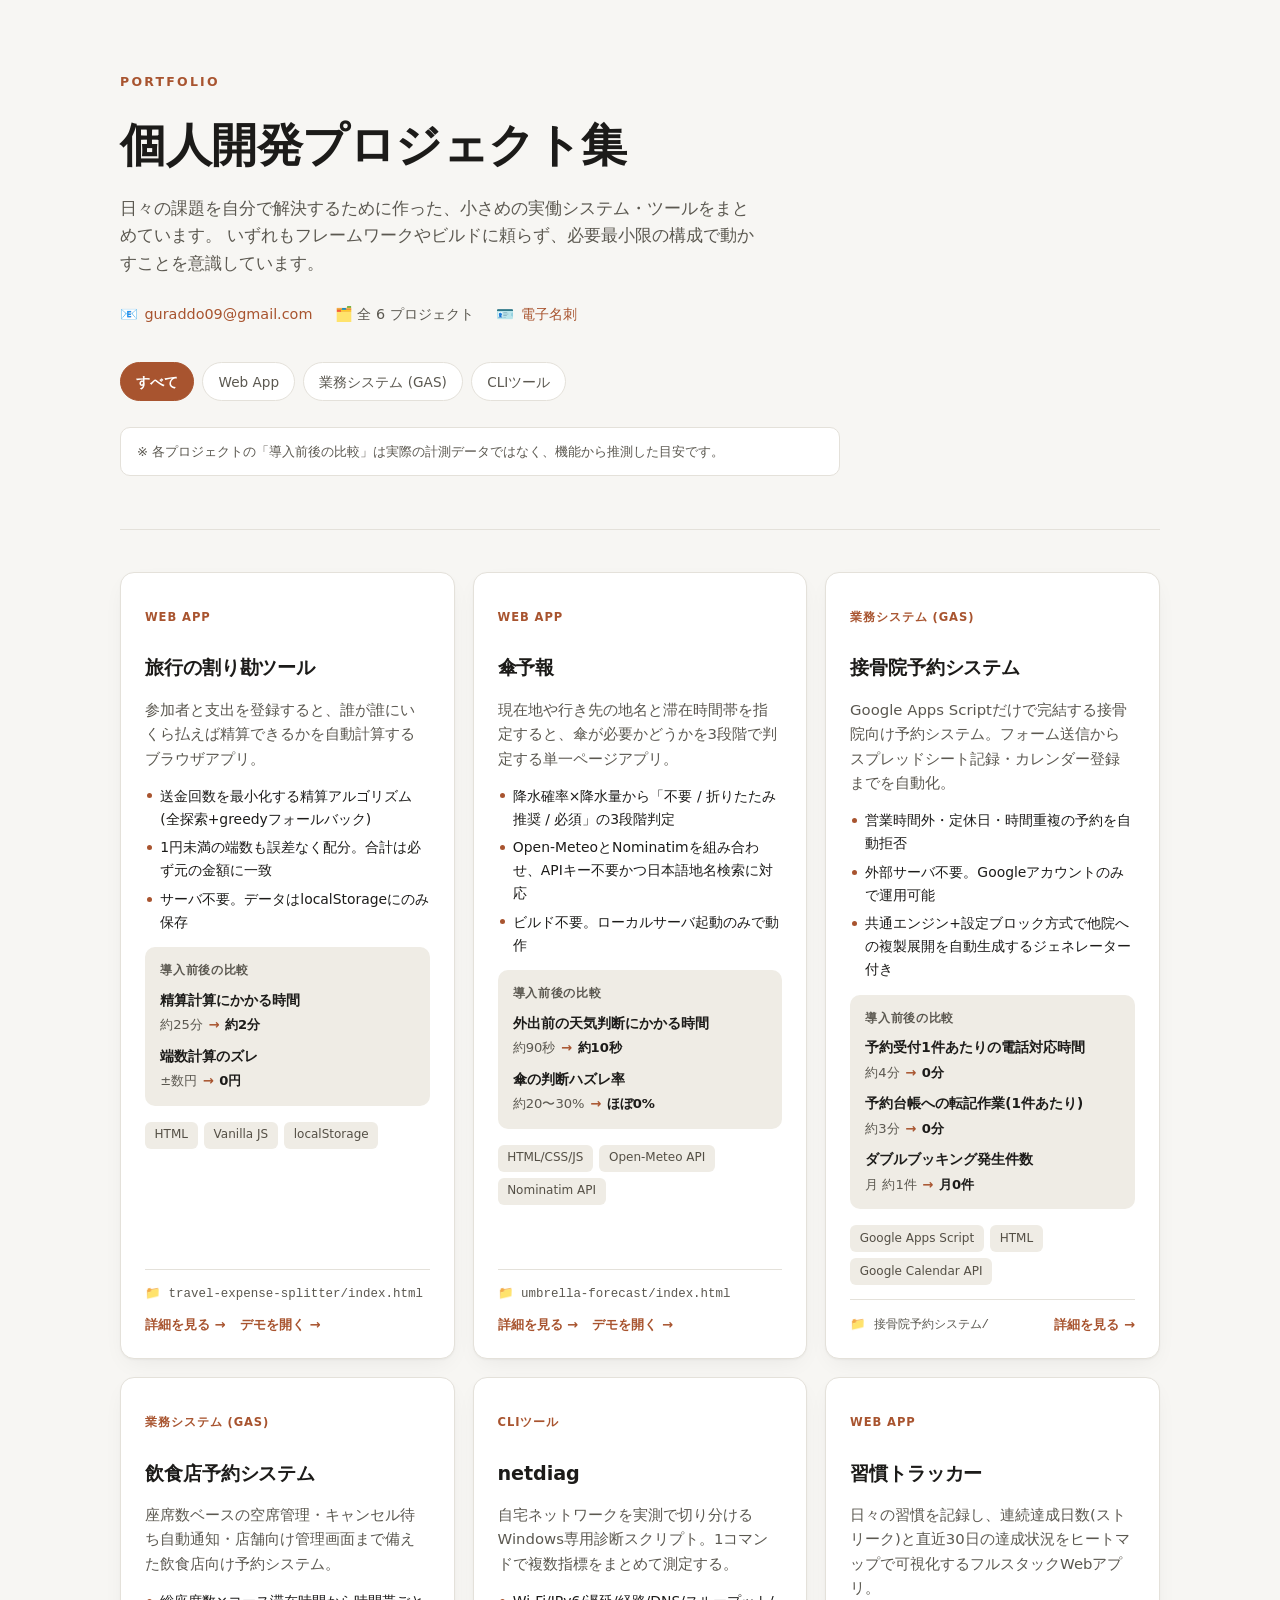
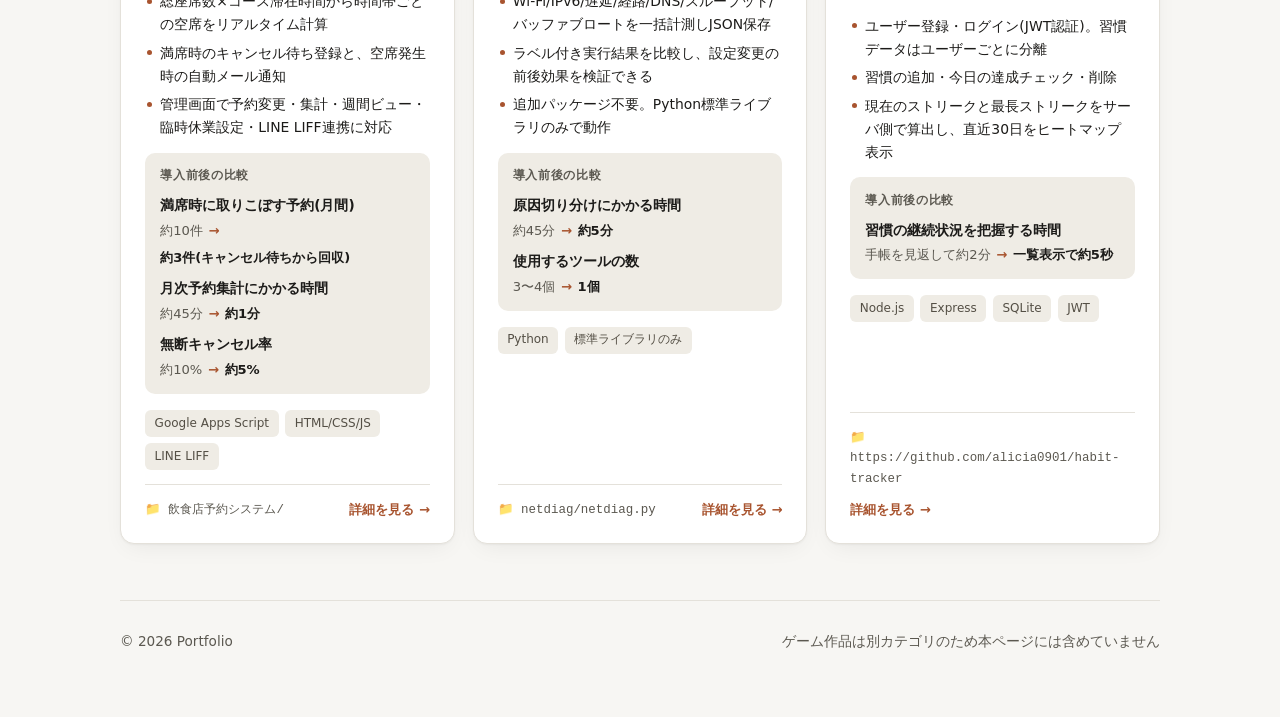
==== commit 273008ef: "習慣トラッカー(Node.js + Express + SQLite)をポートフォリオに追加 既存案件がGAS/静的フロントエンドに偏っていたため、自前のDB+API構成を 示すフルスタック案件として" ====
--- a/index.html
+++ b/index.html
@@ -18,7 +18,7 @@
     </p>
     <div class="hero-meta">
       <span>📧 <a href="mailto:guraddo09@gmail.com">guraddo09@gmail.com</a></span>
-      <span>🗂️ 全 5 プロジェクト</span>
+      <span>🗂️ 全 6 プロジェクト</span>
       <span>🪪 <a href="card.html">電子名刺</a></span>
     </div>
     <nav class="filters" id="filters"></nav>
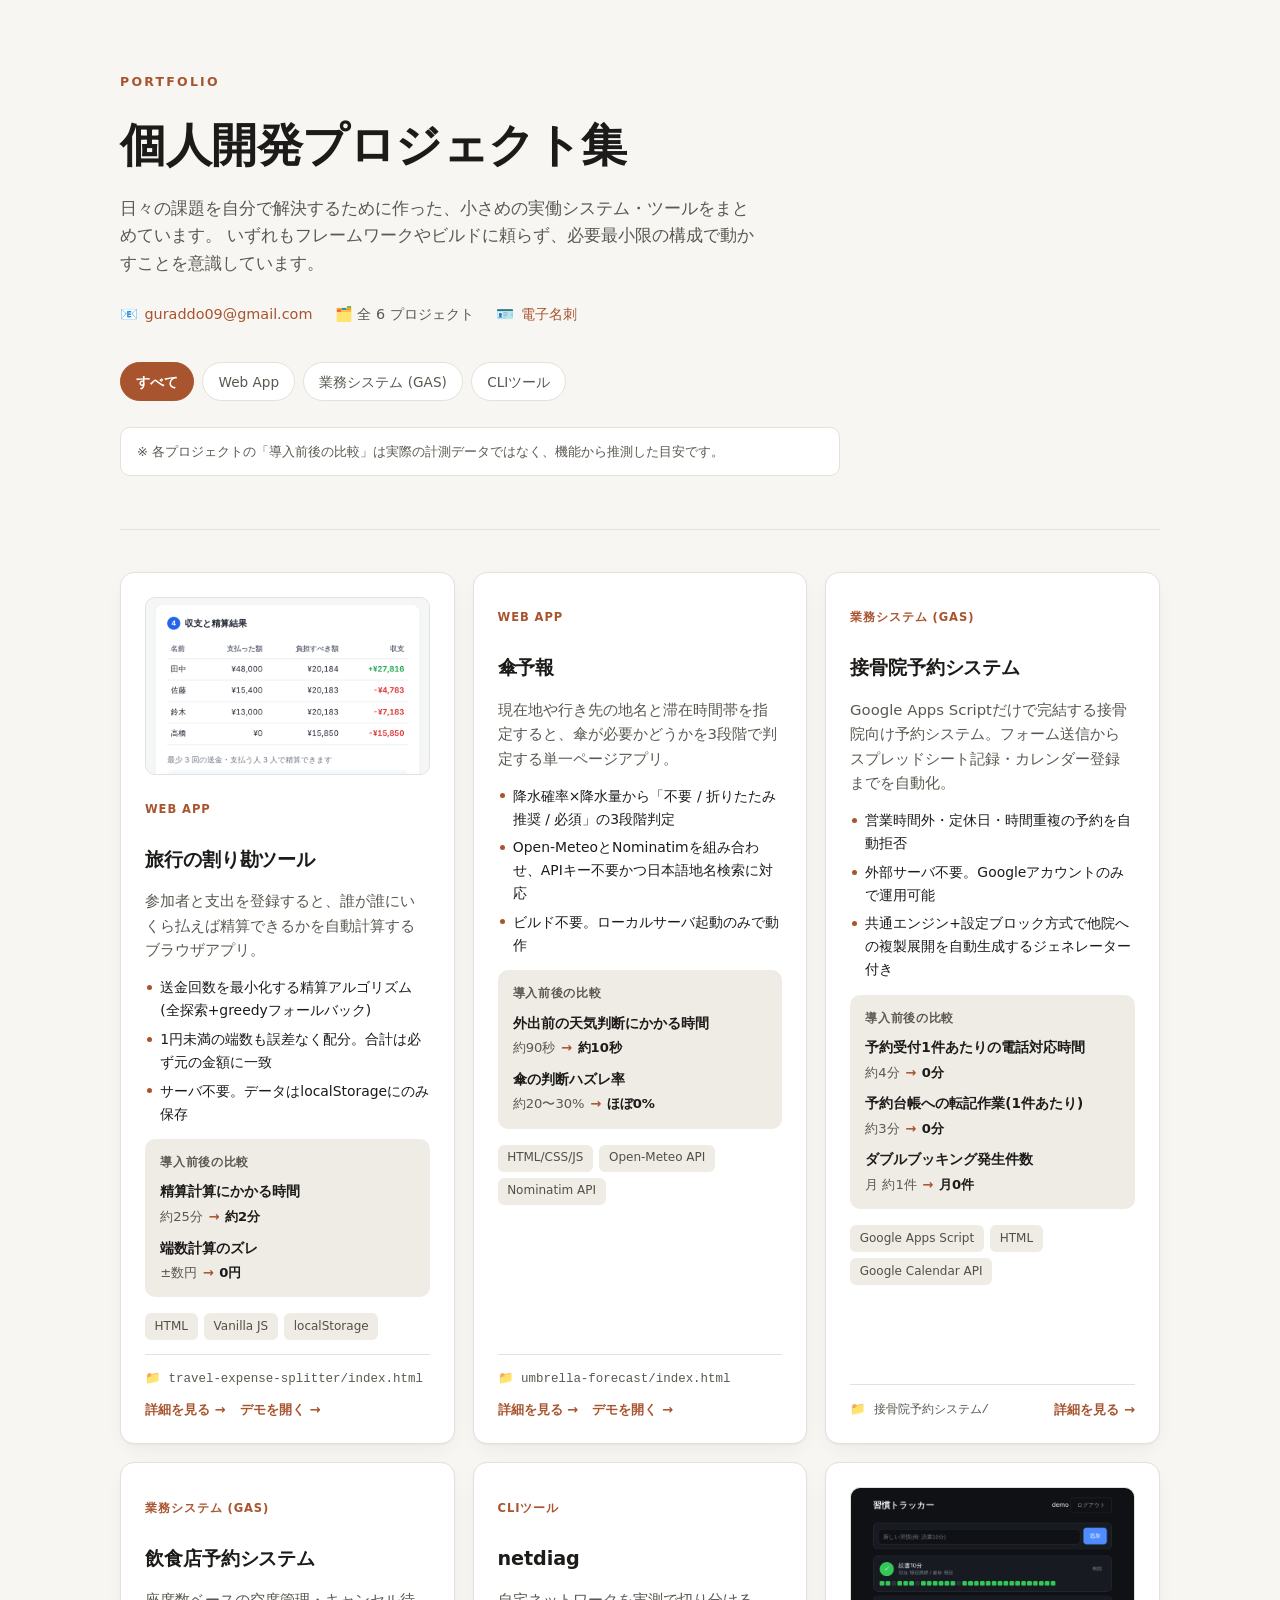
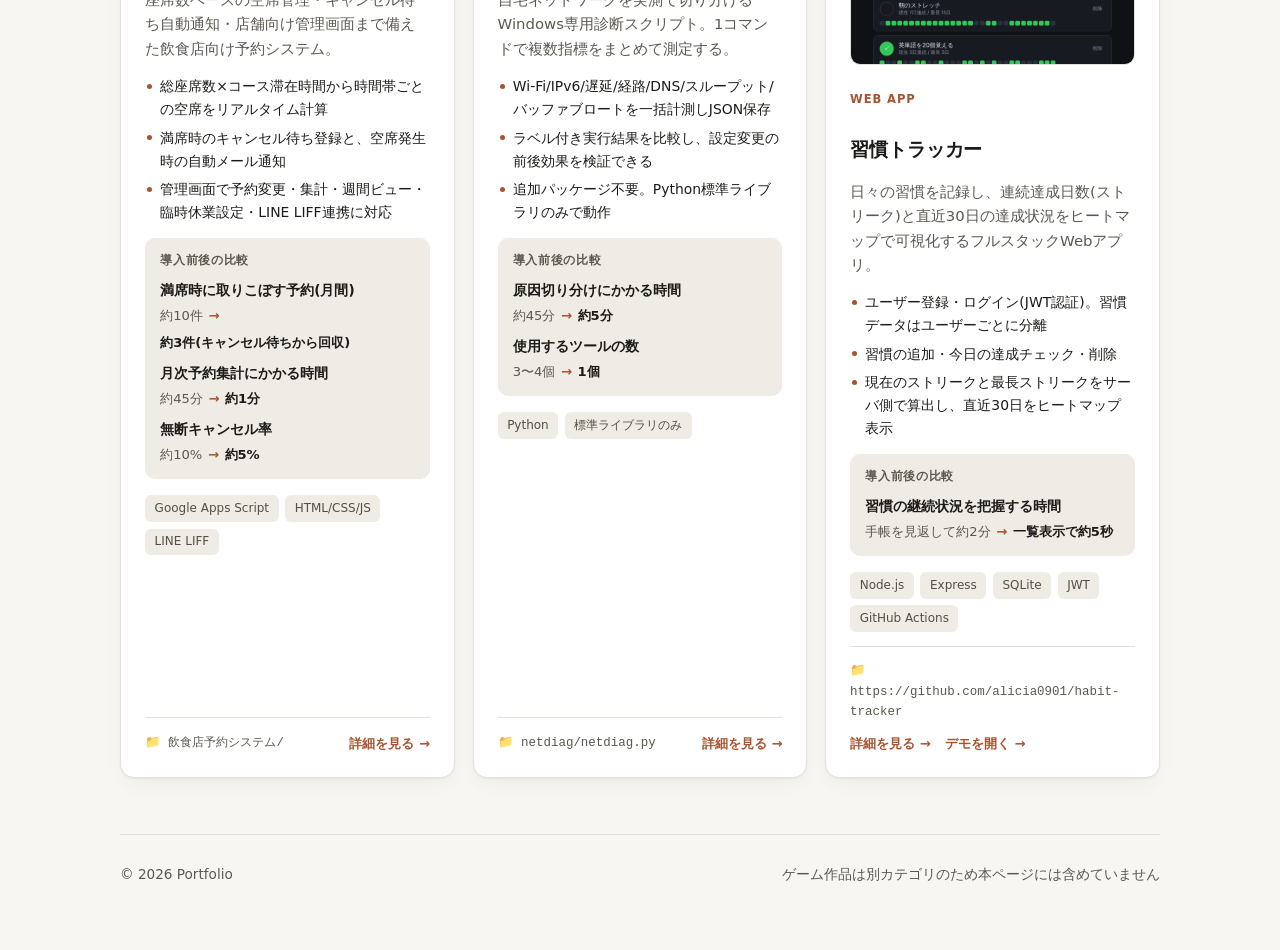
==== commit 87e35525: "旅費精算・習慣トラッカーの画面スクリーンショットを一覧と詳細ページに追加 サンプルデータを入力して実際に動かした画面のみを掲載。一覧カードでは16:10で 上端から切り抜き、詳細ページでは全体を表示す" ====
--- a/index.html
+++ b/index.html
@@ -53,6 +53,10 @@
     card.className = "card";
     const detailHref = `project.html?id=${encodeURIComponent(p.id)}`;
     card.innerHTML = `
+      ${p.screenshot ? `
+      <a class="card-shot" href="${detailHref}" tabindex="-1">
+        <img src="${p.screenshot.src}" alt="${p.screenshot.alt}" width="${p.screenshot.width}" height="${p.screenshot.height}" loading="lazy">
+      </a>` : ""}
       <p class="card-cat">${p.category}</p>
       <h2><a href="${detailHref}">${p.title}</a></h2>
       <p class="desc">${p.desc}</p>
--- a/style.css
+++ b/style.css
@@ -128,6 +128,36 @@
   transition: transform 0.15s ease, box-shadow 0.15s ease;
 }
 .card:hover{ transform: translateY(-2px); }
+
+.card-shot{
+  display:block;
+  aspect-ratio: 16 / 10;
+  overflow:hidden;
+  border: 1px solid var(--line);
+  border-radius: 10px;
+  background: var(--bg);
+}
+.card-shot img{
+  display:block;
+  width:100%;
+  height:100%;
+  object-fit: cover;
+  object-position: top;
+}
+
+.detail-shot{ margin: 0; max-width: 720px; }
+.detail-shot img{
+  display:block;
+  width:100%;
+  height:auto;
+  border: 1px solid var(--line);
+  border-radius: 12px;
+}
+.detail-shot figcaption{
+  margin-top: 0.6rem;
+  font-size: 0.8rem;
+  color: var(--ink-dim);
+}
 
 .card-cat{
   font-size: 0.72rem;
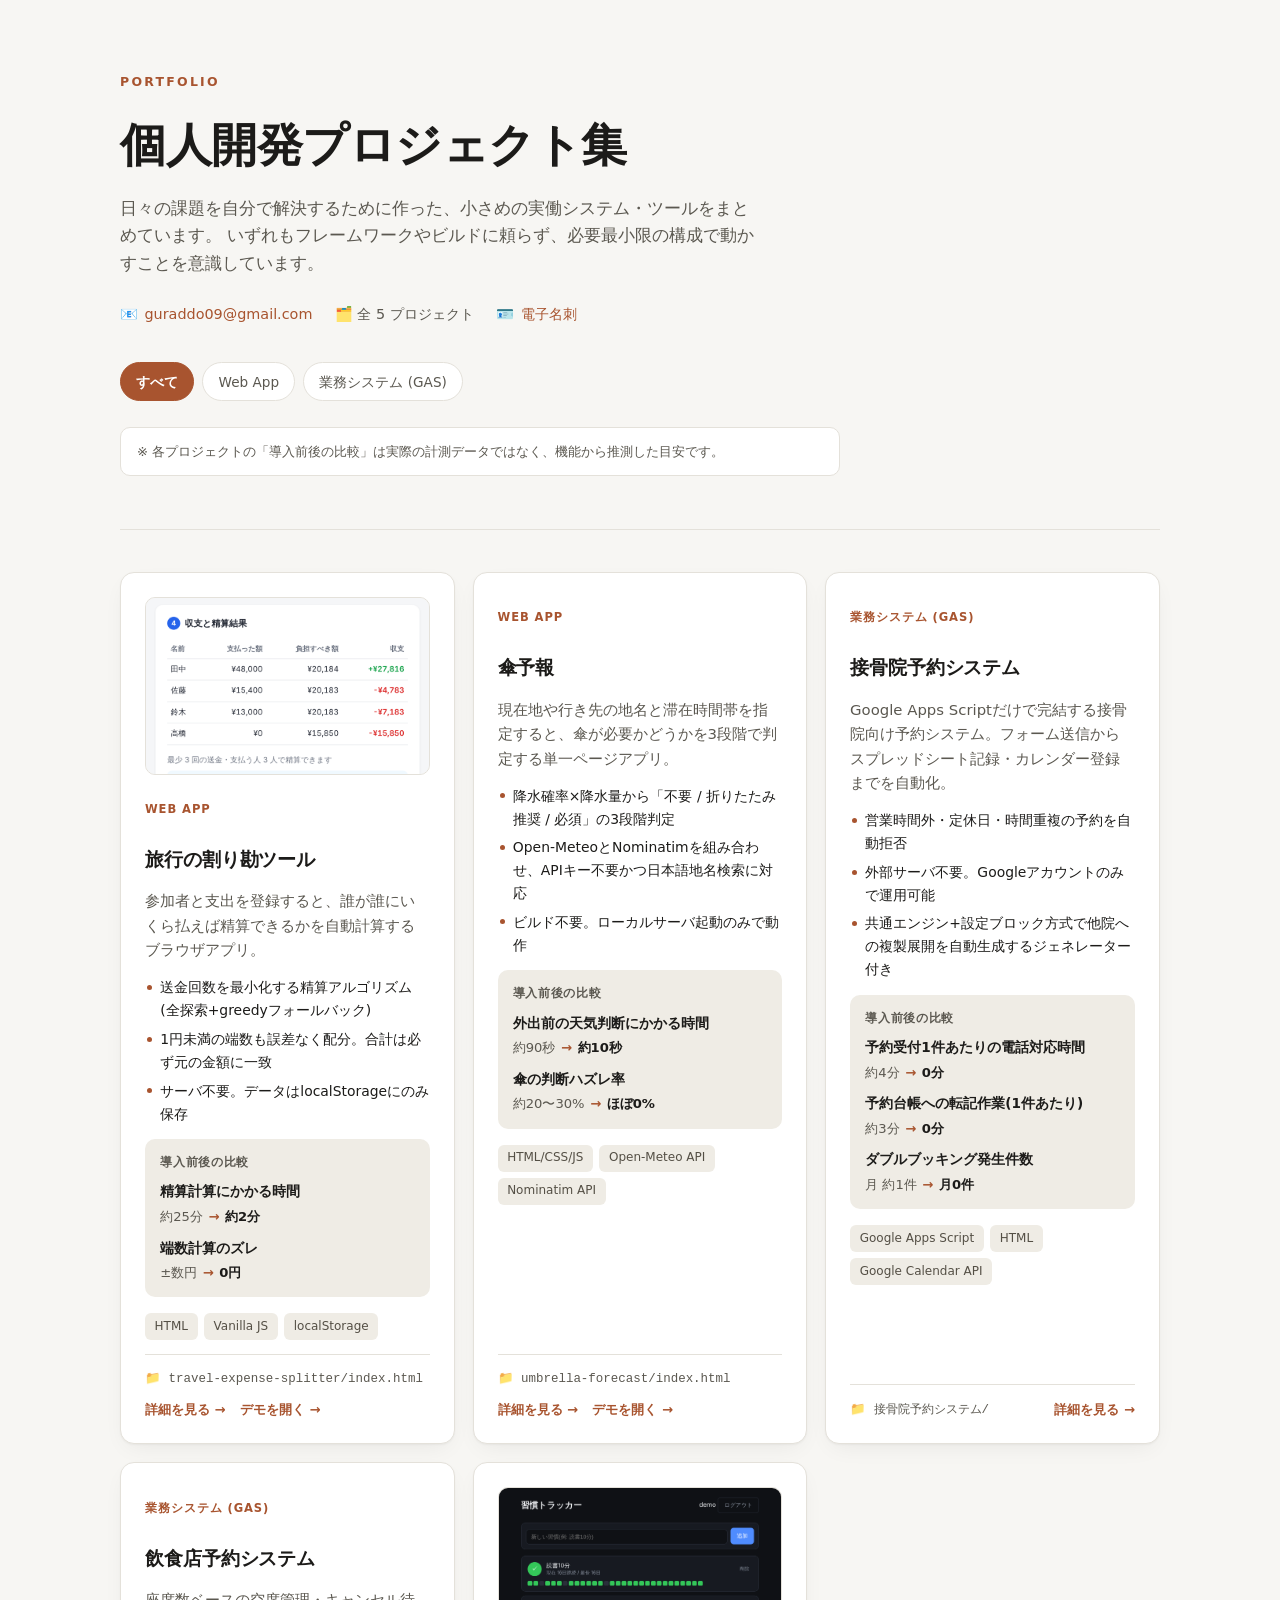
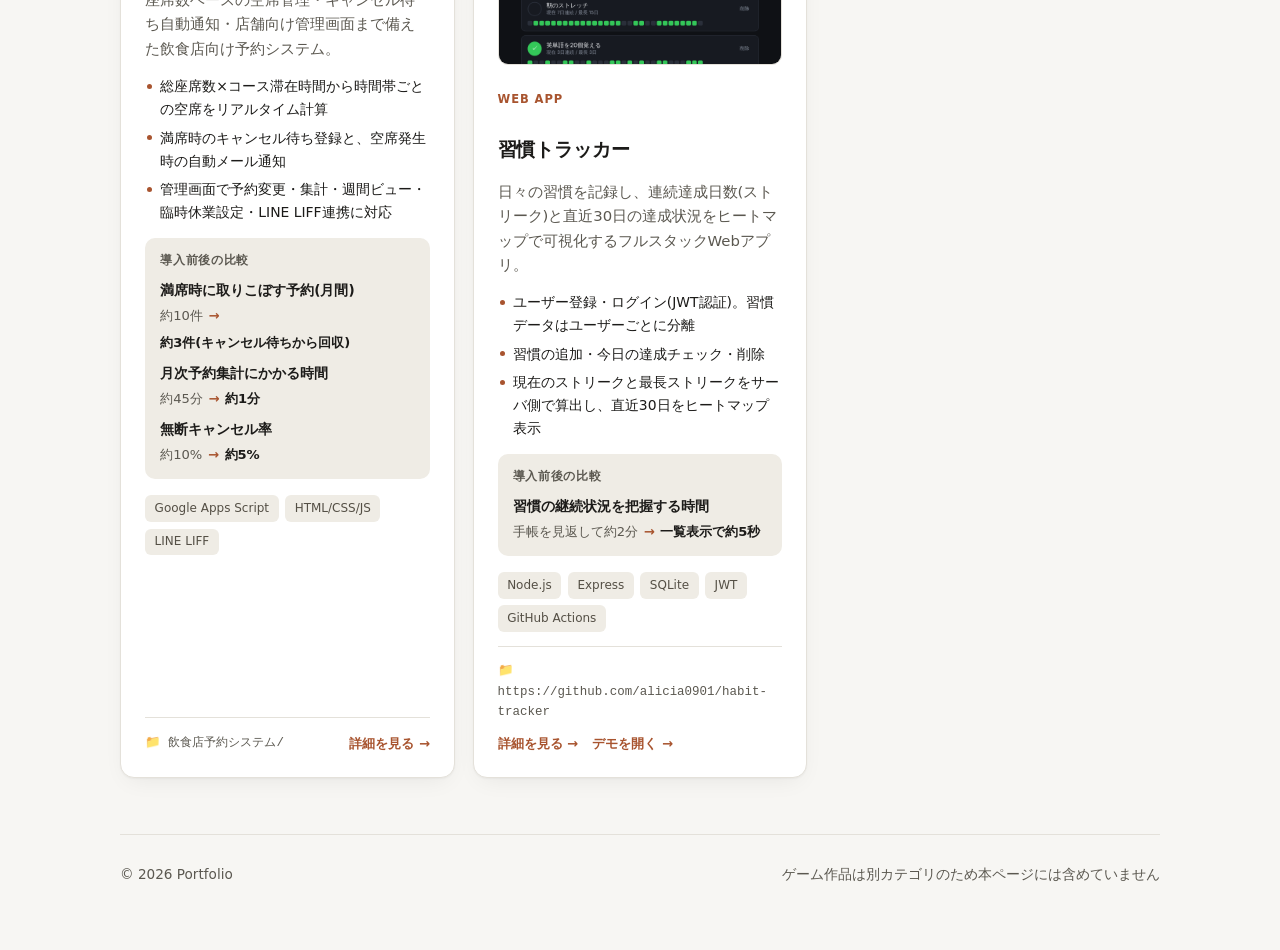
==== commit 28d13396: "Remove netdiag project from portfolio Co-Authored-By: Claude Opus 5.5 <noreply@anthropic.com> Claude" ====
--- a/index.html
+++ b/index.html
@@ -18,7 +18,7 @@
     </p>
     <div class="hero-meta">
       <span>📧 <a href="mailto:guraddo09@gmail.com">guraddo09@gmail.com</a></span>
-      <span>🗂️ 全 6 プロジェクト</span>
+      <span>🗂️ 全 5 プロジェクト</span>
       <span>🪪 <a href="card.html">電子名刺</a></span>
     </div>
     <nav class="filters" id="filters"></nav>
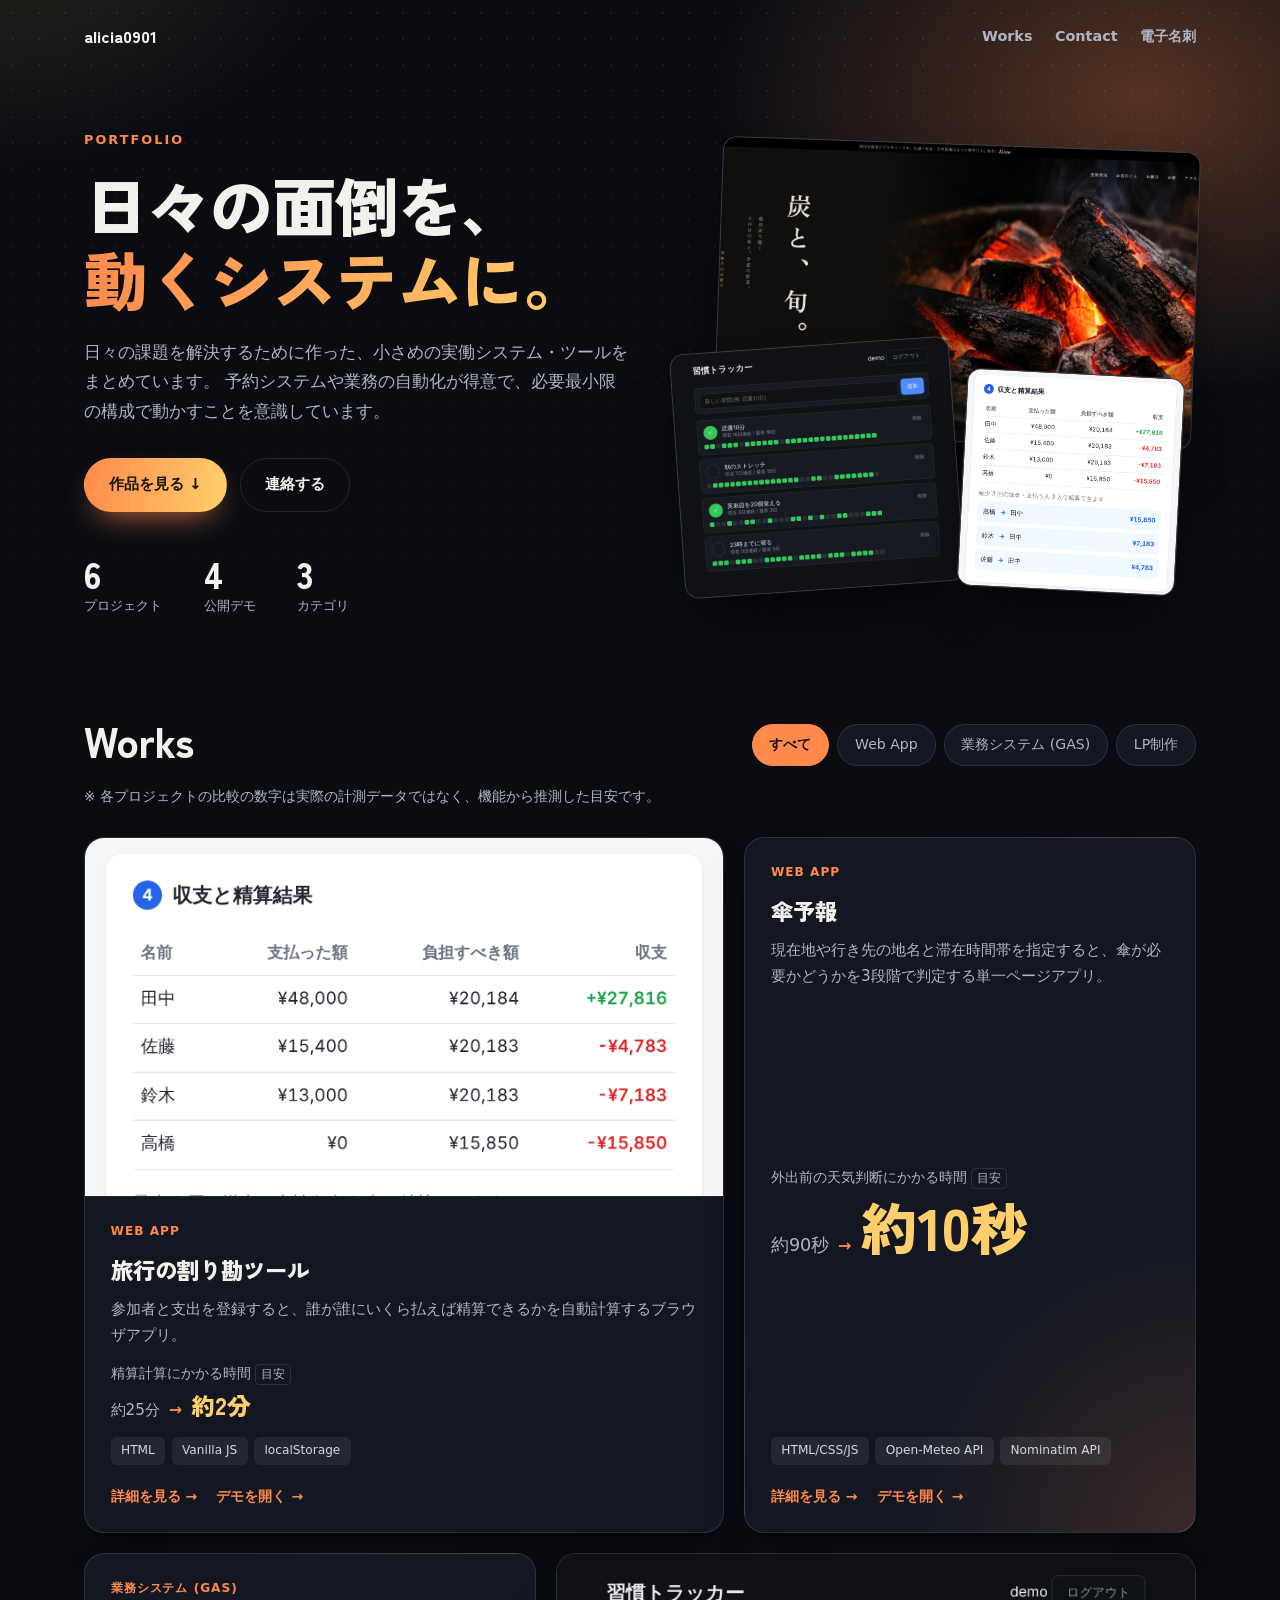
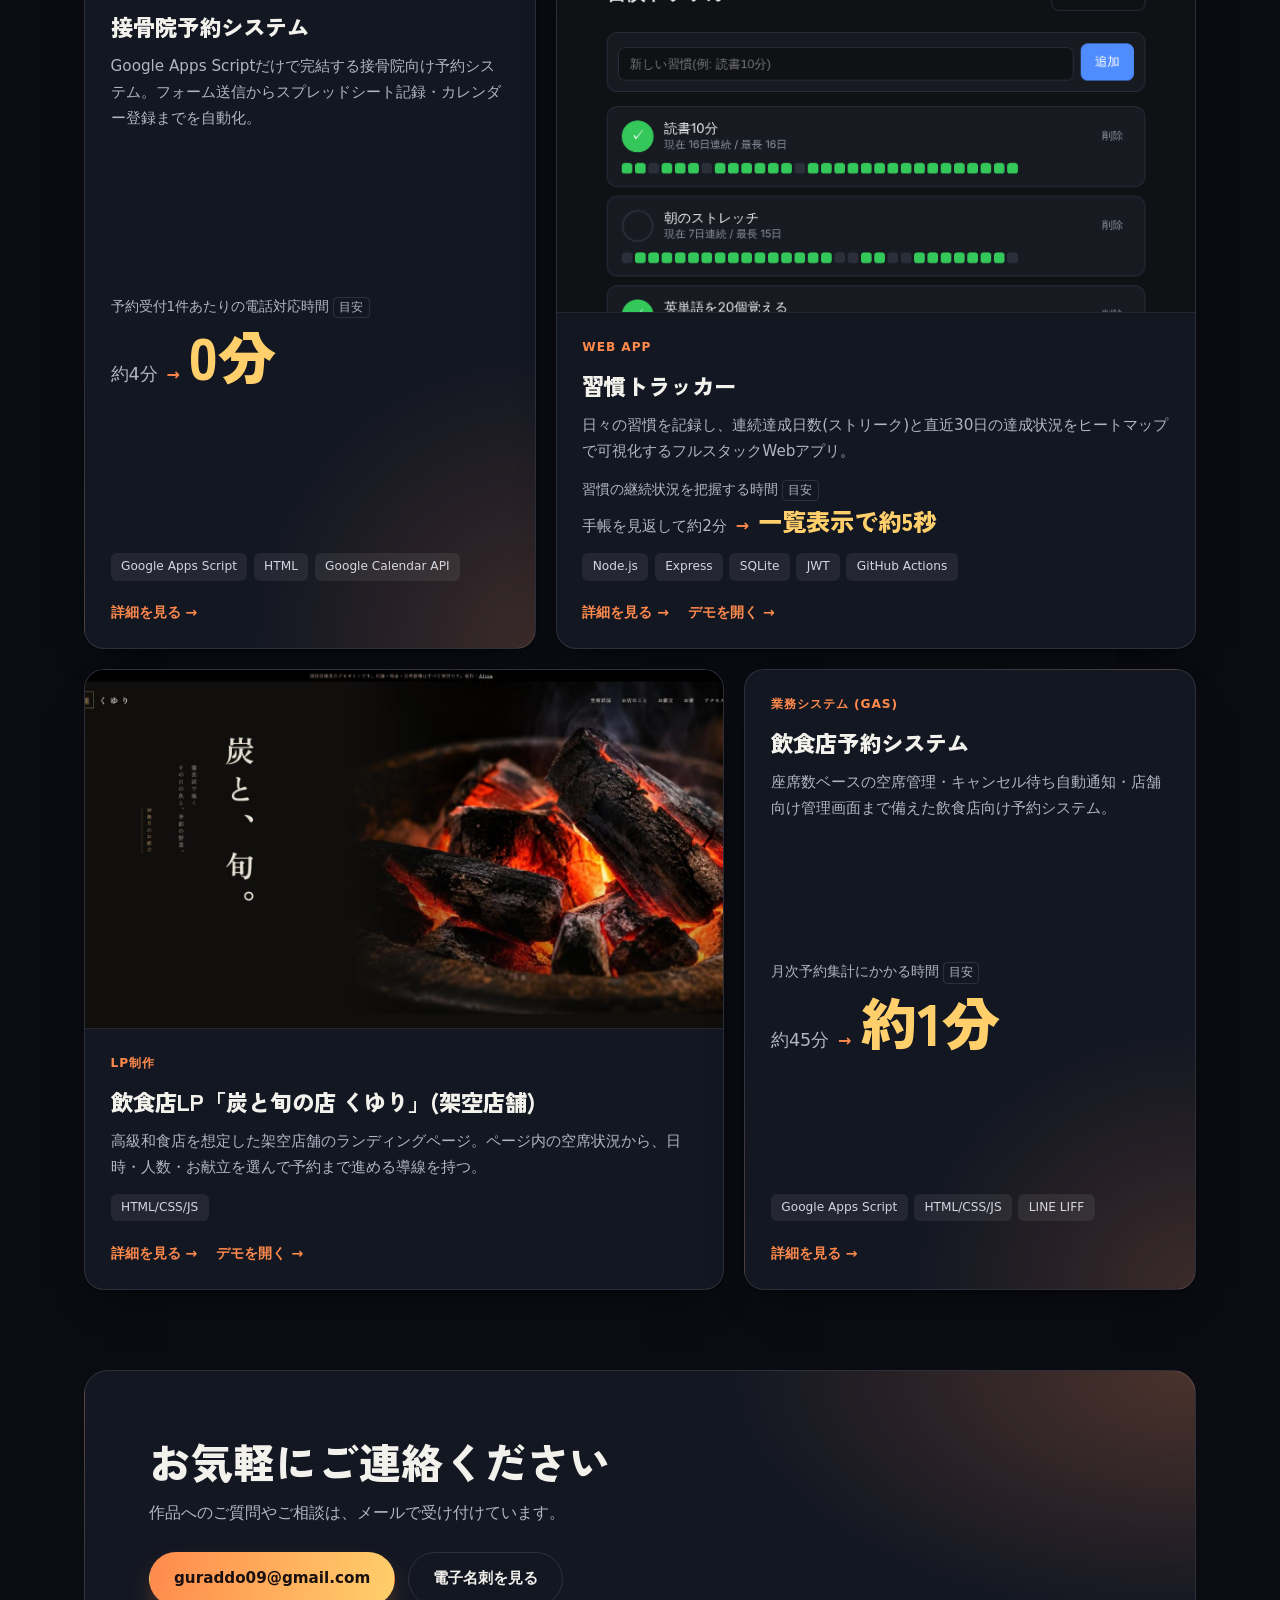
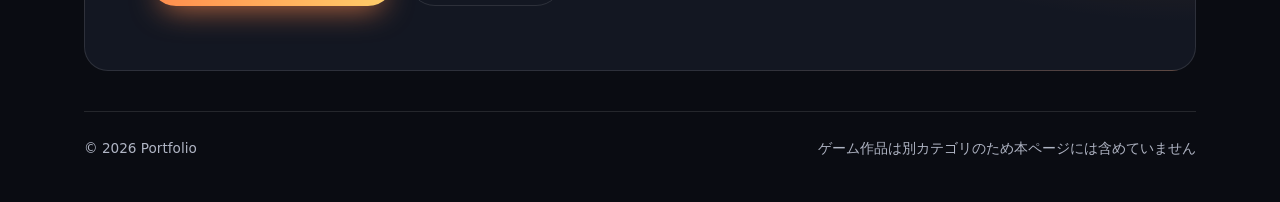
==== commit 91eba676: "ポートフォリオを目を惹くダーク基調のデザインに刷新 - ヒーローにキャッチコピーと実際の作品画面の重ね表示を追加 - 一覧を大小カードの組み合わせにし、カードの情報量を絞る - 比較の数字を大きく見せ" ====
--- a/index.html
+++ b/index.html
@@ -3,32 +3,62 @@
 <head>
 <meta charset="UTF-8">
 <meta name="viewport" content="width=device-width, initial-scale=1.0">
-<title>Portfolio</title>
+<title>alicia0901 | Portfolio</title>
+<meta name="description" content="予約システムや業務の自動化を中心に、個人開発の実働システム・ツールをまとめたポートフォリオ。">
+<link rel="preconnect" href="https://fonts.googleapis.com">
+<link rel="preconnect" href="https://fonts.gstatic.com" crossorigin>
+<link rel="stylesheet" href="https://fonts.googleapis.com/css2?family=Zen+Kaku+Gothic+New:wght@900&display=swap">
 <link rel="stylesheet" href="style.css">
 </head>
 <body>
 
+<div class="glow" aria-hidden="true"></div>
+
 <div class="wrap">
+  <div class="topbar">
+    <a class="brand" href="index.html">alicia0901</a>
+    <nav aria-label="ページ内">
+      <a href="#works">Works</a>
+      <a href="#contact">Contact</a>
+      <a href="card.html">電子名刺</a>
+    </nav>
+  </div>
+
   <header class="hero">
-    <p class="eyebrow">Portfolio</p>
-    <h1>個人開発プロジェクト集</h1>
-    <p class="lede">
-      日々の課題を自分で解決するために作った、小さめの実働システム・ツールをまとめています。
-      いずれもフレームワークやビルドに頼らず、必要最小限の構成で動かすことを意識しています。
-    </p>
-    <div class="hero-meta">
-      <span>📧 <a href="mailto:guraddo09@gmail.com">guraddo09@gmail.com</a></span>
-      <span>🗂️ 全 5 プロジェクト</span>
-      <span>🪪 <a href="card.html">電子名刺</a></span>
+    <div>
+      <p class="eyebrow">Portfolio</p>
+      <h1><span>日々の面倒を、</span><span class="hl">動くシステムに。</span></h1>
+      <p class="lede">
+        日々の課題を解決するために作った、小さめの実働システム・ツールをまとめています。
+        予約システムや業務の自動化が得意で、必要最小限の構成で動かすことを意識しています。
+      </p>
+      <div class="cta-row">
+        <a class="cta cta-primary" href="#works">作品を見る ↓</a>
+        <a class="cta" href="#contact">連絡する</a>
+      </div>
+      <dl class="stats" id="stats"></dl>
     </div>
-    <nav class="filters" id="filters"></nav>
-    <p class="disclaimer">
-      ※ 各プロジェクトの「導入前後の比較」は実際の計測データではなく、機能から推測した目安です。
-    </p>
+    <div class="hero-media" id="heroMedia"></div>
   </header>
 
   <main>
+    <div class="works-head" id="works">
+      <h2>Works</h2>
+      <nav class="filters" id="filters" aria-label="カテゴリで絞り込み"></nav>
+      <p class="works-note">
+        ※ 各プロジェクトの比較の数字は実際の計測データではなく、機能から推測した目安です。
+      </p>
+    </div>
     <div class="grid" id="grid"></div>
+
+    <section class="contact" id="contact">
+      <h2>お気軽にご連絡ください</h2>
+      <p>作品へのご質問やご相談は、メールで受け付けています。</p>
+      <div class="cta-row">
+        <a class="cta cta-primary" href="mailto:guraddo09@gmail.com">guraddo09@gmail.com</a>
+        <a class="cta" href="card.html">電子名刺を見る</a>
+      </div>
+    </section>
   </main>
 
   <footer class="page">
@@ -45,56 +75,101 @@
 const filters = document.getElementById("filters");
 let active = "すべて";
 
+const revealer = "IntersectionObserver" in window
+  ? new IntersectionObserver(entries => {
+      for(const e of entries){
+        if(e.isIntersecting){
+          e.target.classList.add("in");
+          revealer.unobserve(e.target);
+        }
+      }
+    }, { rootMargin: "0px 0px -8% 0px" })
+  : null;
+
+// スクショありのカード(7列)と無しのカード(5列)を左右交互に並べ、余りは等幅か全幅にする
+function arrange(list){
+  const shots = list.filter(p => p.screenshot);
+  const plains = list.filter(p => !p.screenshot);
+  const out = [];
+  let row = 0;
+  while(shots.length || plains.length){
+    if(shots.length && plains.length){
+      const pair = [{ p: shots.shift(), span: 7 }, { p: plains.shift(), span: 5 }];
+      out.push(...(row % 2 ? pair.reverse() : pair));
+    }else{
+      const rest = shots.length ? shots : plains;
+      if(rest.length >= 2){
+        out.push({ p: rest.shift(), span: 6 }, { p: rest.shift(), span: 6 });
+      }else{
+        out.push({ p: rest.shift(), span: 12 });
+      }
+    }
+    row++;
+  }
+  return out;
+}
+
+// カードに出す比較は1つだけ。大きく表示しても崩れない短い値を優先する
+function headlineMetric(p){
+  if(!p.impact) return null;
+  return p.impact.metrics.find(m => m.after.length <= 6) || p.impact.metrics[0];
+}
+
+function metricHtml(p){
+  const m = headlineMetric(p);
+  if(!m) return "";
+  return `
+    <div class="metric">
+      <span class="m-label">${m.label}${p.impact.basis !== "measured" ? `<span class="m-est">目安</span>` : ""}</span>
+      <div class="m-row">
+        <span class="before">${m.before}</span>
+        <span class="arrow">→</span>
+        <span class="after">${m.after}</span>
+      </div>
+    </div>`;
+}
+
 function render(){
   grid.innerHTML = "";
   const list = active === "すべて" ? PROJECTS : PROJECTS.filter(p => p.category === active);
-  for(const p of list){
+  arrange(list).forEach(({ p, span }, i) => {
     const card = document.createElement("article");
-    card.className = "card";
+    card.className = `card reveal span-${span} ${p.screenshot ? "card--shot" : "card--plain"}`;
+    card.style.setProperty("--delay", `${(i % 2) * 0.08}s`);
     const detailHref = `project.html?id=${encodeURIComponent(p.id)}`;
     card.innerHTML = `
       ${p.screenshot ? `
-      <a class="card-shot" href="${detailHref}" tabindex="-1">
+      <div class="card-shot">
         <img src="${p.screenshot.src}" alt="${p.screenshot.alt}" width="${p.screenshot.width}" height="${p.screenshot.height}" loading="lazy">
-      </a>` : ""}
-      <p class="card-cat">${p.category}</p>
-      <h2><a href="${detailHref}">${p.title}</a></h2>
-      <p class="desc">${p.desc}</p>
-      <ul class="features">${p.features.map(f => `<li>${f}</li>`).join("")}</ul>
-      ${p.impact ? `
-      <div class="impact">
-        <div class="impact-head">
-          <span class="impact-title">導入前後の比較</span>
-        </div>
-        ${p.impact.metrics.map(m => `
-          <div class="impact-metric">
-            <span class="m-label">${m.label}</span>
-            <div class="impact-row">
-              <span class="before">${m.before}</span>
-              <span class="arrow">→</span>
-              <span class="after">${m.after}</span>
-            </div>
-          </div>
-        `).join("")}
       </div>` : ""}
-      <div class="chips">${p.stack.map(s => `<span class="chip">${s}</span>`).join("")}</div>
-      <div class="card-footer">
-        <span class="path">📁 ${p.path}</span>
-        <span class="links">
+      <div class="card-body">
+        <p class="card-cat">${p.category}</p>
+        <h2><a href="${detailHref}">${p.title}</a></h2>
+        <p class="desc">${p.desc}</p>
+        ${metricHtml(p)}
+        <div class="chips">${p.stack.map(s => `<span class="chip">${s}</span>`).join("")}</div>
+        <div class="card-links">
           <a href="${detailHref}">詳細を見る →</a>
           ${p.demo ? `<a class="demo" href="${p.demo}" title="${p.demoNote || ''}">デモを開く →</a>` : ""}
-        </span>
+        </div>
       </div>
     `;
     grid.appendChild(card);
-  }
+    if(revealer){
+      revealer.observe(card);
+    }else{
+      card.classList.add("in");
+    }
+  });
 }
 
 function renderFilters(){
   filters.innerHTML = "";
   for(const c of CATEGORIES){
     const btn = document.createElement("button");
+    btn.type = "button";
     btn.textContent = c;
+    btn.setAttribute("aria-pressed", String(c === active));
     if(c === active) btn.classList.add("active");
     btn.addEventListener("click", () => {
       active = c;
@@ -105,6 +180,32 @@
   }
 }
 
+function renderStats(){
+  const stats = [
+    ["プロジェクト", PROJECTS.length],
+    ["公開デモ", PROJECTS.filter(p => p.demo).length],
+    ["カテゴリ", CATEGORIES.length - 1]
+  ];
+  document.getElementById("stats").innerHTML = stats
+    .map(([label, value]) => `<div><dt>${label}</dt><dd>${value}</dd></div>`)
+    .join("");
+}
+
+// 横長の画像ほど奥に大きく置く
+function renderHeroMedia(){
+  const shots = PROJECTS
+    .filter(p => p.screenshot)
+    .sort((a, b) => b.screenshot.width / b.screenshot.height - a.screenshot.width / a.screenshot.height)
+    .slice(0, 3);
+  document.getElementById("heroMedia").innerHTML = shots.map((p, i) => `
+    <a class="hero-shot s${i}" href="project.html?id=${encodeURIComponent(p.id)}" aria-label="${p.title}の詳細を見る">
+      <img src="${p.screenshot.src}" alt="" width="${p.screenshot.width}" height="${p.screenshot.height}">
+    </a>
+  `).join("");
+}
+
+renderStats();
+renderHeroMedia();
 renderFilters();
 render();
 </script>
--- a/style.css
+++ b/style.css
@@ -1,98 +1,228 @@
 :root{
-  --bg:#f7f6f3;
-  --bg-elev:#ffffff;
-  --ink:#1c1b19;
-  --ink-dim:#5b5850;
-  --line:#e4e1da;
-  --accent:#a8542f;
-  --accent-ink:#ffffff;
-  --chip-bg:#efece5;
-  --chip-ink:#544f45;
-  --shadow: 0 1px 2px rgba(28,27,25,0.04), 0 8px 24px -8px rgba(28,27,25,0.08);
-}
-@media (prefers-color-scheme: dark){
-  :root:not([data-theme="light"]){
-    --bg:#181614;
-    --bg-elev:#221f1c;
-    --ink:#efeae2;
-    --ink-dim:#a99f92;
-    --line:#3a3530;
-    --accent:#e08a5c;
-    --accent-ink:#1c1310;
-    --chip-bg:#2c2823;
-    --chip-ink:#c9bfb1;
-    --shadow: 0 1px 2px rgba(0,0,0,0.3), 0 8px 24px -8px rgba(0,0,0,0.5);
-  }
-}
-:root[data-theme="dark"]{
-  --bg:#181614;
-  --bg-elev:#221f1c;
-  --ink:#efeae2;
-  --ink-dim:#a99f92;
-  --line:#3a3530;
-  --accent:#e08a5c;
-  --accent-ink:#1c1310;
-  --chip-bg:#2c2823;
-  --chip-ink:#c9bfb1;
-  --shadow: 0 1px 2px rgba(0,0,0,0.3), 0 8px 24px -8px rgba(0,0,0,0.5);
+  color-scheme: dark;
+  --bg:#0a0c12;
+  --bg-elev:#131722;
+  --bg-elev-2:#1b2030;
+  --ink:#f3f1ec;
+  --ink-dim:#b0b5c4;
+  --line:rgba(255,255,255,0.11);
+  --accent:#ff8a4c;
+  --accent-2:#ffcf6b;
+  --accent-ink:#1a1010;
+  --chip-bg:rgba(255,255,255,0.07);
+  --chip-ink:#d3d6e0;
+  --shadow: 0 1px 2px rgba(0,0,0,0.3), 0 18px 40px -20px rgba(0,0,0,0.75);
+  --font-display: "Zen Kaku Gothic New", "Yu Gothic UI", "Hiragino Kaku Gothic ProN", system-ui, sans-serif;
 }
 
 *{box-sizing:border-box;}
+html{ scroll-behavior:smooth; }
 body{
   margin:0;
   background:var(--bg);
   color:var(--ink);
   font-family: "Yu Gothic UI", "Hiragino Kaku Gothic ProN", "Segoe UI", system-ui, sans-serif;
-  line-height:1.65;
-  padding-bottom: 4rem;
+  line-height:1.7;
+  overflow-x:clip;
 }
 a{ color: var(--accent); text-decoration:none; }
 a:hover{ text-decoration:underline; }
-
-.wrap{ max-width: 1080px; margin: 0 auto; padding: 0 20px; }
+:focus-visible{ outline: 2px solid var(--accent-2); outline-offset: 3px; border-radius: 4px; }
+
+.wrap{ position:relative; max-width: 1160px; margin: 0 auto; padding: 0 24px; }
+
+/* ページ上部の背景グロー + ドットグリッド(電子名刺ページと同じ意匠) */
+.glow{
+  position:absolute;
+  inset: 0 0 auto 0;
+  height: 900px;
+  overflow:hidden;
+  pointer-events:none;
+}
+.glow::before{
+  content:"";
+  position:absolute;
+  inset: -20%;
+  background:
+    radial-gradient(34% 34% at 78% 22%, rgba(255,138,76,0.3), transparent 70%),
+    radial-gradient(28% 28% at 14% 8%, rgba(255,207,107,0.13), transparent 70%);
+  animation: glow-drift 18s ease-in-out infinite alternate;
+}
+.glow::after{
+  content:"";
+  position:absolute;
+  inset:0;
+  background-image: radial-gradient(rgba(255,255,255,0.07) 1px, transparent 1px);
+  background-size: 26px 26px;
+  mask-image: linear-gradient(black, transparent 85%);
+  -webkit-mask-image: linear-gradient(black, transparent 85%);
+}
+@keyframes glow-drift{
+  from{ transform: translate3d(-2%, -1%, 0); }
+  to{ transform: translate3d(3%, 3%, 0); }
+}
+
+.topbar{
+  display:flex;
+  align-items:center;
+  justify-content:space-between;
+  gap: 1rem;
+  padding: 1.4rem 0;
+}
+.brand{
+  font-family: var(--font-display);
+  font-weight: 900;
+  font-size: 1.05rem;
+  color: var(--ink);
+}
+.brand:hover{ text-decoration:none; }
+.topbar nav{ display:flex; gap: 1.4rem; font-size: 0.9rem; }
+.topbar nav a{ color: var(--ink-dim); font-weight:600; }
+.topbar nav a:hover{ color: var(--ink); text-decoration:none; }
 
 header.hero{
-  padding: 4.5rem 0 2.5rem;
-  border-bottom: 1px solid var(--line);
+  display:grid;
+  grid-template-columns: minmax(0, 1.05fr) minmax(0, 1fr);
+  align-items:center;
+  gap: 3rem;
+  padding: 3.5rem 0 5rem;
 }
 .eyebrow{
-  font-size: 0.78rem;
-  letter-spacing: 0.18em;
+  font-size: 0.8rem;
+  letter-spacing: 0.16em;
   text-transform: uppercase;
   color: var(--accent);
   font-weight: 700;
-  margin: 0 0 0.9rem;
+  margin: 0 0 1rem;
 }
 h1{
   font-size: clamp(2rem, 5vw, 2.9rem);
   margin: 0 0 0.7rem;
   letter-spacing: -0.01em;
 }
+.hero h1{
+  font-family: var(--font-display);
+  font-weight: 900;
+  font-size: clamp(2.4rem, 5.2vw, 4rem);
+  line-height: 1.16;
+  letter-spacing: -0.02em;
+  margin: 0 0 1.4rem;
+}
+.hero h1 span{ display:inline-block; }
+.hero h1 .hl{
+  background: linear-gradient(100deg, var(--accent), var(--accent-2));
+  -webkit-background-clip: text;
+  background-clip: text;
+  color: transparent;
+}
 .lede{
-  font-size: 1.05rem;
+  font-size: 1.08rem;
   color: var(--ink-dim);
-  max-width: 640px;
-  margin: 0 0 1.6rem;
-}
-.hero-meta{
+  max-width: 34em;
+  margin: 0 0 2rem;
+}
+
+.cta-row{ display:flex; flex-wrap:wrap; gap: 0.8rem; }
+.cta{
+  display:inline-flex;
+  align-items:center;
+  justify-content:center;
+  gap: 0.4rem;
+  padding: 0.8rem 1.5rem;
+  border-radius: 999px;
+  font-size: 0.95rem;
+  font-weight: 700;
+  border: 1px solid var(--line);
+  color: var(--ink);
+  transition: transform 0.18s ease, box-shadow 0.18s ease, border-color 0.18s ease;
+}
+.cta:hover{ text-decoration:none; transform: translateY(-2px); border-color: var(--accent); }
+.cta-primary{
+  background: linear-gradient(100deg, var(--accent), var(--accent-2));
+  border-color: transparent;
+  color: var(--accent-ink);
+  box-shadow: 0 14px 30px -12px rgba(255,138,76,0.75);
+}
+
+.stats{
   display:flex;
   flex-wrap:wrap;
-  gap: 0.6rem 1.4rem;
-  font-size: 0.9rem;
+  gap: 1rem 2.6rem;
+  margin: 2.6rem 0 0;
+}
+.stats div{ display:flex; flex-direction:column-reverse; }
+.stats dt{ font-size: 0.82rem; color: var(--ink-dim); }
+.stats dd{
+  margin: 0;
+  font-family: var(--font-display);
+  font-size: 2.2rem;
+  font-weight: 900;
+  line-height: 1.2;
+}
+
+/* ヒーローの作品スクリーンショット(実際の掲載画像を重ねて見せる) */
+.hero-media{
+  position:relative;
+  aspect-ratio: 1 / 0.92;
+  width:100%;
+}
+.hero-shot{
+  position:absolute;
+  display:block;
+  overflow:hidden;
+  border-radius: 14px;
+  border: 1px solid rgba(255,255,255,0.16);
+  background: var(--bg-elev);
+  box-shadow: 0 30px 60px -24px rgba(0,0,0,0.9);
+  animation: float 9s ease-in-out infinite alternate;
+  transition: scale 0.25s ease, border-color 0.25s ease;
+}
+.hero-shot:hover, .hero-shot:focus-visible{ scale: 1.04; z-index: 3; border-color: var(--accent); }
+.hero-shot img{ display:block; width:100%; height:100%; object-fit:cover; object-position: top; }
+.hero-shot.s0{ left: 8%; top: 2%; width: 92%; aspect-ratio: 16 / 10; rotate: 2deg; }
+.hero-shot.s0 img{ object-position: 75% top; }
+.hero-shot.s1{ left: 0; top: 44%; width: 54%; aspect-ratio: 8 / 7; rotate: -4deg; animation-duration: 11s; animation-delay: -3s; }
+.hero-shot.s2{ right: 3%; top: 50%; width: 42%; aspect-ratio: 1 / 1; rotate: 3deg; animation-duration: 13s; animation-delay: -6s; }
+@keyframes float{
+  from{ translate: 0 -7px; }
+  to{ translate: 0 7px; }
+}
+
+main{ padding-top: 1rem; }
+
+.works-head{
+  display:flex;
+  flex-wrap:wrap;
+  align-items:flex-end;
+  justify-content:space-between;
+  gap: 1.2rem 2rem;
+  margin-bottom: 1.8rem;
+  scroll-margin-top: 1.5rem;
+}
+.works-head h2, .contact h2{
+  font-family: var(--font-display);
+  font-weight: 900;
+  font-size: clamp(1.8rem, 4vw, 2.6rem);
+  line-height: 1.25;
+  margin: 0;
+}
+.works-note{
+  flex-basis: 100%;
+  order: 3;
+  margin: 0;
+  font-size: 0.85rem;
   color: var(--ink-dim);
 }
-.hero-meta span{ display:inline-flex; align-items:center; gap:0.4rem; }
 
 nav.filters{
   display:flex;
   flex-wrap:wrap;
   gap:0.5rem;
-  margin: 2.2rem 0 0;
 }
 nav.filters button{
   font: inherit;
-  font-size: 0.85rem;
-  padding: 0.45rem 0.95rem;
+  font-size: 0.88rem;
+  padding: 0.5rem 1.05rem;
   border-radius: 999px;
   border: 1px solid var(--line);
   background: var(--bg-elev);
@@ -105,36 +235,54 @@
   background: var(--accent);
   border-color: var(--accent);
   color: var(--accent-ink);
-  font-weight:600;
-}
-
-main{ padding-top: 2.6rem; }
+  font-weight:700;
+}
 
 .grid{
   display:grid;
-  grid-template-columns: repeat(auto-fill, minmax(300px, 1fr));
-  gap: 1.1rem;
-}
+  grid-template-columns: repeat(12, minmax(0, 1fr));
+  gap: 1.25rem;
+}
+.span-5{ grid-column: span 5; }
+.span-6{ grid-column: span 6; }
+.span-7{ grid-column: span 7; }
+.span-12{ grid-column: span 12; }
 
 .card{
+  position:relative;
+  display:flex;
+  flex-direction:column;
+  overflow:hidden;
   background: var(--bg-elev);
   border: 1px solid var(--line);
-  border-radius: 14px;
-  padding: 1.5rem 1.5rem 1.4rem;
+  border-radius: 20px;
   box-shadow: var(--shadow);
-  display:flex;
-  flex-direction:column;
-  gap: 0.85rem;
-  transition: transform 0.15s ease, box-shadow 0.15s ease;
-}
-.card:hover{ transform: translateY(-2px); }
+  transition: transform 0.22s ease, border-color 0.22s ease, box-shadow 0.22s ease;
+}
+.card:hover{
+  transform: translateY(-4px);
+  border-color: rgba(255,138,76,0.6);
+  box-shadow: 0 26px 50px -24px rgba(255,138,76,0.4);
+}
+.card--plain{
+  background:
+    radial-gradient(90% 60% at 100% 100%, rgba(255,138,76,0.17), transparent 70%),
+    var(--bg-elev);
+}
+
+/* スクロールで現れる演出。動きを減らす設定では末尾のメディアクエリで無効化する */
+.reveal{
+  opacity: 0;
+  translate: 0 22px;
+  transition: opacity 0.6s ease var(--delay, 0s), translate 0.6s ease var(--delay, 0s),
+    transform 0.22s ease, border-color 0.22s ease, box-shadow 0.22s ease;
+}
+.reveal.in{ opacity: 1; translate: 0 0; }
 
 .card-shot{
-  display:block;
-  aspect-ratio: 16 / 10;
+  aspect-ratio: 16 / 9;
   overflow:hidden;
-  border: 1px solid var(--line);
-  border-radius: 10px;
+  border-bottom: 1px solid var(--line);
   background: var(--bg);
 }
 .card-shot img{
@@ -143,209 +291,234 @@
   height:100%;
   object-fit: cover;
   object-position: top;
-}
-
-.detail-shot{ margin: 0; max-width: 720px; }
+  transition: transform 0.5s ease;
+}
+.card:hover .card-shot img{ transform: scale(1.03); }
+
+.card-body{
+  flex: 1;
+  display:flex;
+  flex-direction:column;
+  gap: 0.8rem;
+  padding: 1.5rem 1.6rem 1.4rem;
+}
+.card-cat{
+  margin: 0;
+  font-size: 0.76rem;
+  letter-spacing: 0.08em;
+  text-transform: uppercase;
+  font-weight: 700;
+  color: var(--accent);
+}
+.card h2{
+  font-family: var(--font-display);
+  font-size: 1.4rem;
+  font-weight: 900;
+  line-height: 1.35;
+  margin: 0;
+}
+.card h2 a{ color: inherit; }
+.card h2 a:hover{ text-decoration:none; }
+/* カード全体をクリック可能にする */
+.card h2 a::after{ content:""; position:absolute; inset:0; }
+.card p.desc{
+  margin: 0;
+  color: var(--ink-dim);
+  font-size: 0.95rem;
+}
+
+.metric{ display:flex; flex-direction:column; gap: 0.25rem; }
+.m-label{ font-size: 0.85rem; color: var(--ink-dim); }
+.m-est{
+  display:inline-block;
+  margin-left: 0.35em;
+  padding: 0 0.45em;
+  border: 1px solid var(--line);
+  border-radius: 4px;
+  font-size: 0.72rem;
+  white-space: nowrap;
+}
+.m-row{
+  display:flex;
+  align-items:baseline;
+  flex-wrap:wrap;
+  gap: 0.2rem 0.55rem;
+}
+.m-row .before{ font-size: 0.95rem; color: var(--ink-dim); }
+.m-row .arrow{ color: var(--accent); font-weight:700; }
+.m-row .after{
+  font-family: var(--font-display);
+  font-size: 1.5rem;
+  font-weight: 900;
+  line-height: 1.3;
+  color: var(--accent-2);
+}
+/* スクショの無いカードは数字を主役にする */
+.card--plain .metric{
+  flex: 1;
+  justify-content:center;
+  margin: 0.5rem 0;
+}
+.card--plain .m-row .before{ font-size: 1.1rem; }
+.card--plain .m-row .after{ font-size: clamp(2.6rem, 5vw, 3.6rem); line-height: 1.15; }
+
+.chips{ display:flex; flex-wrap:wrap; gap:0.4rem; }
+.chip{
+  font-size: 0.76rem;
+  background: var(--chip-bg);
+  color: var(--chip-ink);
+  padding: 0.22rem 0.65rem;
+  border-radius: 6px;
+  white-space: nowrap;
+}
+
+.card-links{
+  position:relative;
+  z-index: 1;
+  margin-top: auto;
+  padding-top: 0.5rem;
+  display:flex;
+  flex-wrap:wrap;
+  gap: 0.5rem 1.2rem;
+  font-size: 0.88rem;
+  font-weight: 700;
+}
+.card-links a{ white-space: nowrap; }
+
+/* 横幅いっぱいのカードは画像とテキストを横並びにする */
+@media (min-width: 821px){
+  .span-12.card--shot{ flex-direction:row; }
+  .span-12 .card-shot{ flex: 0 0 56%; aspect-ratio: 16 / 9; border-bottom: none; border-right: 1px solid var(--line); }
+}
+
+.contact{
+  margin-top: 5rem;
+  padding: clamp(2.2rem, 6vw, 4rem);
+  border-radius: 24px;
+  border: 1px solid var(--line);
+  background:
+    radial-gradient(60% 120% at 100% 0%, rgba(255,138,76,0.24), transparent 70%),
+    var(--bg-elev);
+  scroll-margin-top: 1.5rem;
+}
+.contact p{ margin: 0.8rem 0 1.6rem; color: var(--ink-dim); }
+
+footer.page{
+  margin-top: 2.5rem;
+  padding: 1.6rem 0 2.6rem;
+  border-top: 1px solid var(--line);
+  color: var(--ink-dim);
+  font-size: 0.85rem;
+  display:flex;
+  flex-wrap:wrap;
+  gap: 0.5rem 1.2rem;
+  justify-content: space-between;
+}
+
+@media (max-width: 820px){
+  header.hero{
+    grid-template-columns: minmax(0, 1fr);
+    gap: 2.6rem;
+    padding: 1.6rem 0 3.5rem;
+  }
+  .hero h1{ font-size: clamp(2.1rem, 10vw, 3.6rem); }
+  .grid > .card{ grid-column: 1 / -1; }
+}
+@media (max-width: 480px){
+  .wrap{ padding: 0 16px; }
+  .cta-row .cta{ flex: 1 1 100%; }
+  .card-body{ padding: 1.25rem 1.25rem 1.2rem; }
+}
+
+/* ---- 詳細ページ (project.html) 専用 ---- */
+
+.back-link{
+  display:inline-flex;
+  align-items:center;
+  gap: 0.35rem;
+  font-size: 0.88rem;
+  font-weight: 600;
+  margin-bottom: 1.6rem;
+}
+
+.detail-page{ padding-top: 2rem; padding-bottom: 4rem; }
+
+header.detail-hero{
+  padding: 1.5rem 0 3rem;
+}
+header.detail-hero h1{
+  font-family: var(--font-display);
+  font-weight: 900;
+  font-size: clamp(2.1rem, 5.4vw, 3.6rem);
+  line-height: 1.2;
+  letter-spacing: -0.015em;
+  margin: 0;
+}
+header.detail-hero .desc{
+  font-size: 1.1rem;
+  color: var(--ink-dim);
+  max-width: 700px;
+  margin: 1.1rem 0 1.4rem;
+}
+header.detail-hero .cta-row{ margin-top: 1.8rem; }
+
+section.detail-section{
+  display:grid;
+  grid-template-columns: 200px minmax(0, 1fr);
+  gap: 1rem 2rem;
+  padding: 2.6rem 0;
+  border-top: 1px solid var(--line);
+}
+section.detail-section h2{
+  font-family: var(--font-display);
+  font-size: 1.15rem;
+  font-weight: 900;
+  line-height: 1.5;
+  margin: 0;
+}
+.story-text{
+  font-size: 1.02rem;
+  max-width: 700px;
+  margin: 0;
+}
+
+.detail-shot{ margin: 0; max-width: 760px; }
 .detail-shot img{
   display:block;
   width:100%;
   height:auto;
   border: 1px solid var(--line);
-  border-radius: 12px;
+  border-radius: 14px;
+  box-shadow: var(--shadow);
 }
 .detail-shot figcaption{
-  margin-top: 0.6rem;
-  font-size: 0.8rem;
+  margin-top: 0.7rem;
+  font-size: 0.82rem;
   color: var(--ink-dim);
 }
 
-.card-cat{
-  font-size: 0.72rem;
-  letter-spacing: 0.08em;
-  text-transform: uppercase;
-  font-weight: 700;
-  color: var(--accent);
-}
-.card h2{
-  font-size: 1.2rem;
-  margin: 0;
-  letter-spacing: -0.005em;
-}
-.card h2 a{ color: inherit; }
-.card h2 a:hover{ color: var(--accent); }
-.card p.desc{
-  margin: 0;
-  color: var(--ink-dim);
-  font-size: 0.93rem;
-}
-ul.features{
+ul.features, ul.arch-list{
   margin: 0;
   padding: 0;
   list-style: none;
   display:flex;
   flex-direction:column;
-  gap: 0.35rem;
-}
-ul.features li{
-  font-size: 0.87rem;
-  color: var(--ink);
-  padding-left: 1.1em;
+  gap: 0.8rem;
+  max-width: 760px;
+}
+ul.features li, ul.arch-list li{
+  font-size: 0.97rem;
+  padding-left: 1.4em;
   position: relative;
 }
 ul.features li::before{
   content: "";
   position:absolute;
-  left: 0.15em;
-  top: 0.62em;
-  width: 5px; height: 5px;
+  left: 0.2em;
+  top: 0.68em;
+  width: 7px; height: 7px;
   border-radius: 50%;
   background: var(--accent);
-}
-
-.impact{
-  background: var(--chip-bg);
-  border-radius: 10px;
-  padding: 0.85rem 0.95rem;
-  display:flex;
-  flex-direction:column;
-  gap: 0.55rem;
-}
-.impact-head{
-  display:flex;
-  align-items:center;
-  justify-content:space-between;
-  gap: 0.5rem;
-}
-.impact-title{
-  font-size: 0.72rem;
-  font-weight: 700;
-  letter-spacing: 0.06em;
-  text-transform: uppercase;
-  color: var(--ink-dim);
-}
-.impact-metric{ display:flex; flex-direction:column; gap:0.2rem; }
-.impact-metric .m-label{ font-size: 0.85rem; font-weight: 600; }
-.impact-row{
-  display:flex;
-  align-items:baseline;
-  flex-wrap:wrap;
-  gap: 0.35rem;
-  font-size: 0.82rem;
-  color: var(--ink-dim);
-}
-.impact-row .arrow{ color: var(--accent); font-weight:700; }
-.impact-row .after{ color: var(--ink); font-weight:600; }
-
-.disclaimer{
-  margin-top: 1.6rem;
-  font-size: 0.82rem;
-  color: var(--ink-dim);
-  background: var(--bg-elev);
-  border: 1px solid var(--line);
-  border-radius: 10px;
-  padding: 0.8rem 1rem;
-  max-width: 720px;
-}
-
-.chips{ display:flex; flex-wrap:wrap; gap:0.4rem; margin-top:0.15rem; }
-.chip{
-  font-size: 0.75rem;
-  background: var(--chip-bg);
-  color: var(--chip-ink);
-  padding: 0.22rem 0.6rem;
-  border-radius: 6px;
-  white-space: nowrap;
-}
-
-.card-footer{
-  margin-top: auto;
-  padding-top: 0.9rem;
-  border-top: 1px solid var(--line);
-  display:flex;
-  align-items:center;
-  justify-content:space-between;
-  gap: 0.6rem;
-  font-size: 0.82rem;
-  flex-wrap: wrap;
-}
-.card-footer .path{
-  color: var(--ink-dim);
-  font-family: "Consolas", "SFMono-Regular", Menlo, monospace;
-  font-size: 0.78rem;
-  overflow-wrap: anywhere;
-}
-.card-footer .links{ display:flex; gap:0.9rem; flex-wrap:wrap; }
-.card-footer a{ font-weight: 600; white-space: nowrap; }
-
-footer.page{
-  margin-top: 3.5rem;
-  padding-top: 1.8rem;
-  border-top: 1px solid var(--line);
-  color: var(--ink-dim);
-  font-size: 0.85rem;
-  display:flex;
-  flex-wrap:wrap;
-  gap: 0.5rem 1.2rem;
-  justify-content: space-between;
-}
-
-@media (max-width: 480px){
-  header.hero{ padding: 3rem 0 2rem; }
-}
-
-/* ---- 詳細ページ (project.html) 専用 ---- */
-
-.back-link{
-  display:inline-flex;
-  align-items:center;
-  gap: 0.35rem;
-  font-size: 0.88rem;
-  font-weight: 600;
-  margin-bottom: 1.6rem;
-}
-
-header.detail-hero{
-  padding: 1rem 0 2.2rem;
-  border-bottom: 1px solid var(--line);
-}
-header.detail-hero .desc{
-  font-size: 1.05rem;
-  color: var(--ink-dim);
-  max-width: 700px;
-  margin: 0.9rem 0 0;
-}
-
-section.detail-section{
-  padding: 2rem 0;
-  border-bottom: 1px solid var(--line);
-}
-section.detail-section:last-of-type{ border-bottom: none; }
-section.detail-section h2{
-  font-size: 1.05rem;
-  margin: 0 0 1rem;
-  letter-spacing: -0.005em;
-}
-.story-text{
-  font-size: 0.98rem;
-  color: var(--ink);
-  max-width: 700px;
-  margin: 0;
-}
-
-ul.arch-list{
-  margin: 0;
-  padding: 0;
-  list-style: none;
-  display:flex;
-  flex-direction:column;
-  gap: 0.8rem;
-  max-width: 760px;
-}
-ul.arch-list li{
-  font-size: 0.92rem;
-  color: var(--ink);
-  padding-left: 1.3em;
-  position: relative;
 }
 ul.arch-list li::before{
   content: "→";
@@ -357,8 +530,20 @@
 
 .detail-impact-grid{
   display:grid;
-  grid-template-columns: repeat(auto-fill, minmax(280px, 1fr));
+  grid-template-columns: repeat(auto-fill, minmax(240px, 1fr));
   gap: 0.9rem;
+}
+.detail-impact-grid .metric{
+  padding: 1.1rem 1.2rem;
+  border: 1px solid var(--line);
+  border-radius: 14px;
+  background: var(--bg-elev);
+}
+
+.disclaimer{
+  margin: 1rem 0 0;
+  font-size: 0.85rem;
+  color: var(--ink-dim);
 }
 
 .detail-footer-links{
@@ -366,7 +551,7 @@
   flex-wrap:wrap;
   gap: 0.6rem 1.6rem;
   align-items:center;
-  font-size: 0.9rem;
+  font-size: 0.92rem;
 }
 .detail-footer-links .path{
   color: var(--ink-dim);
@@ -378,6 +563,17 @@
 
 .not-found{
   padding: 3rem 0;
+}
+
+@media (max-width: 720px){
+  section.detail-section{ grid-template-columns: minmax(0, 1fr); padding: 2rem 0; }
+}
+
+@media (prefers-reduced-motion: reduce){
+  html{ scroll-behavior:auto; }
+  .glow::before, .hero-shot{ animation: none; }
+  .reveal{ opacity: 1; translate: none; transition: transform 0.22s ease, border-color 0.22s ease, box-shadow 0.22s ease; }
+  .card-shot img, .card:hover .card-shot img{ transition: none; transform: none; }
 }
 
 /* ---- 電子名刺 (card.html) 専用 ----
